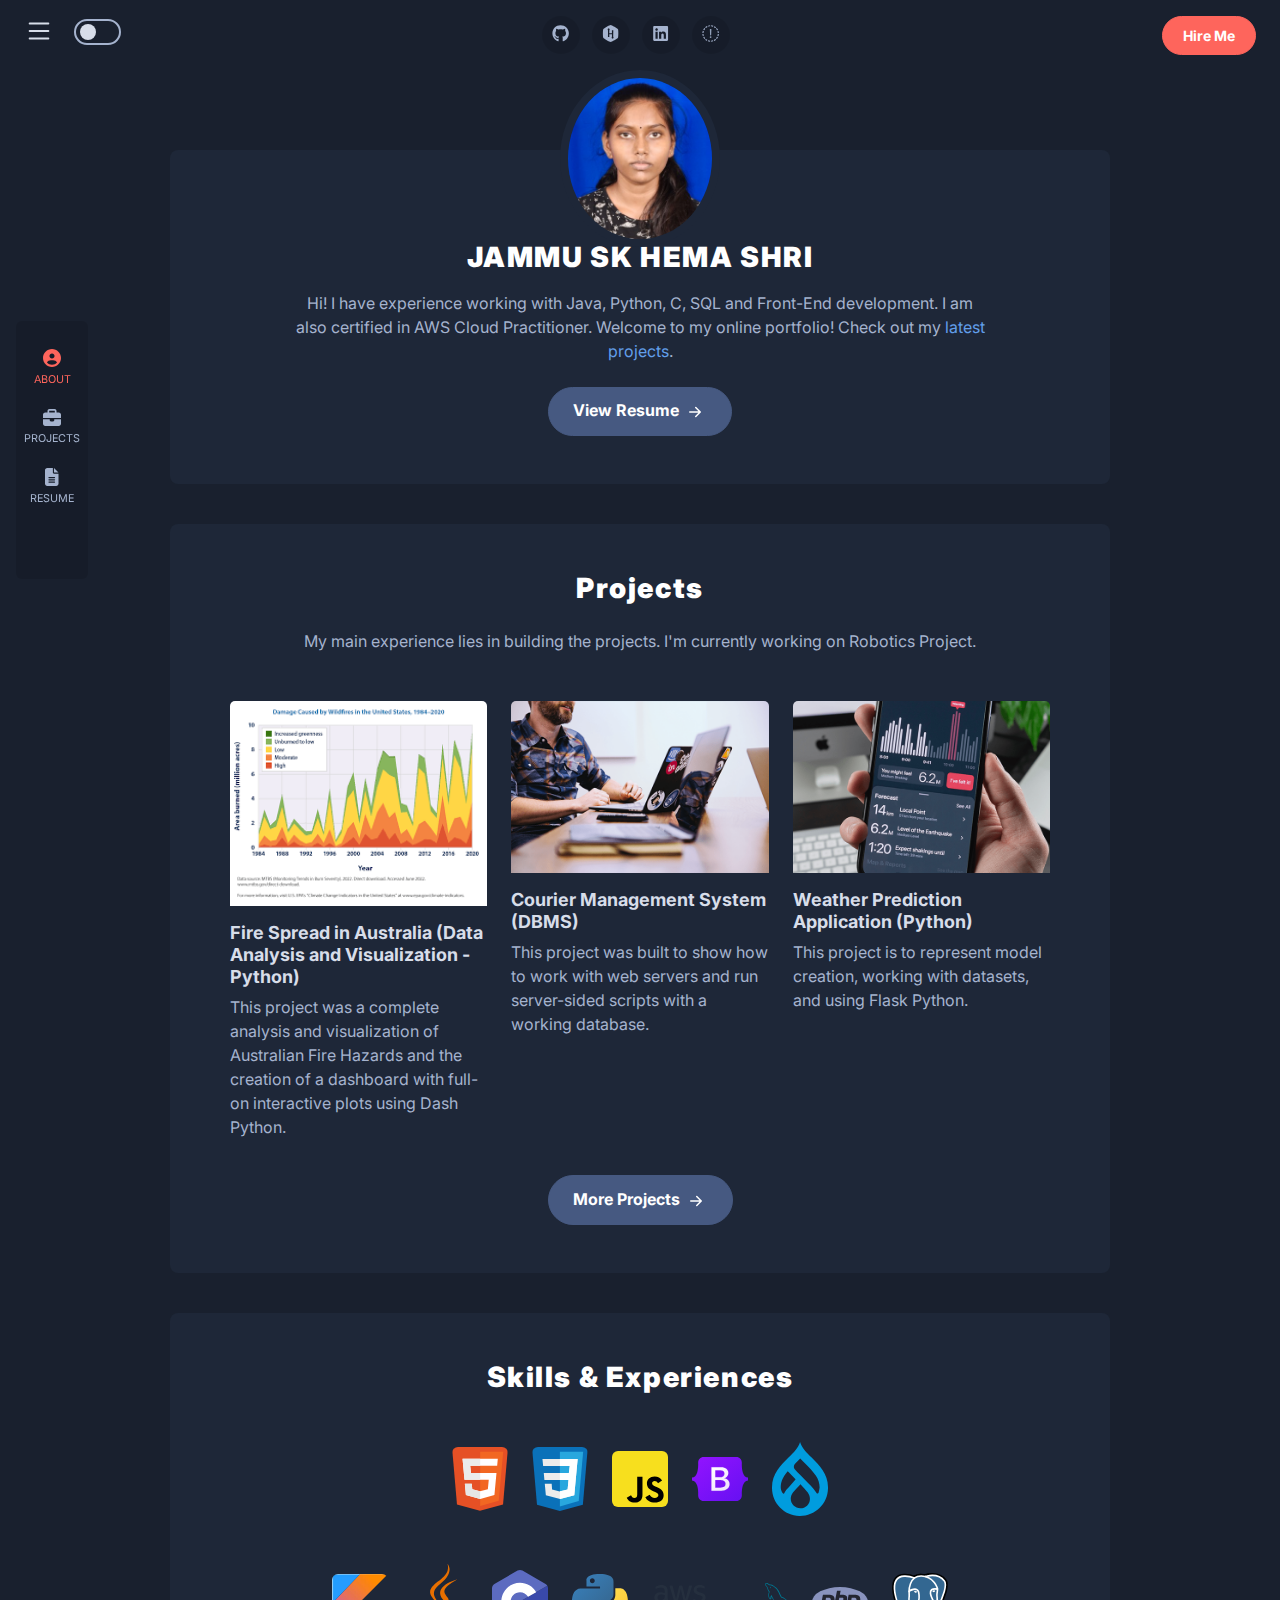
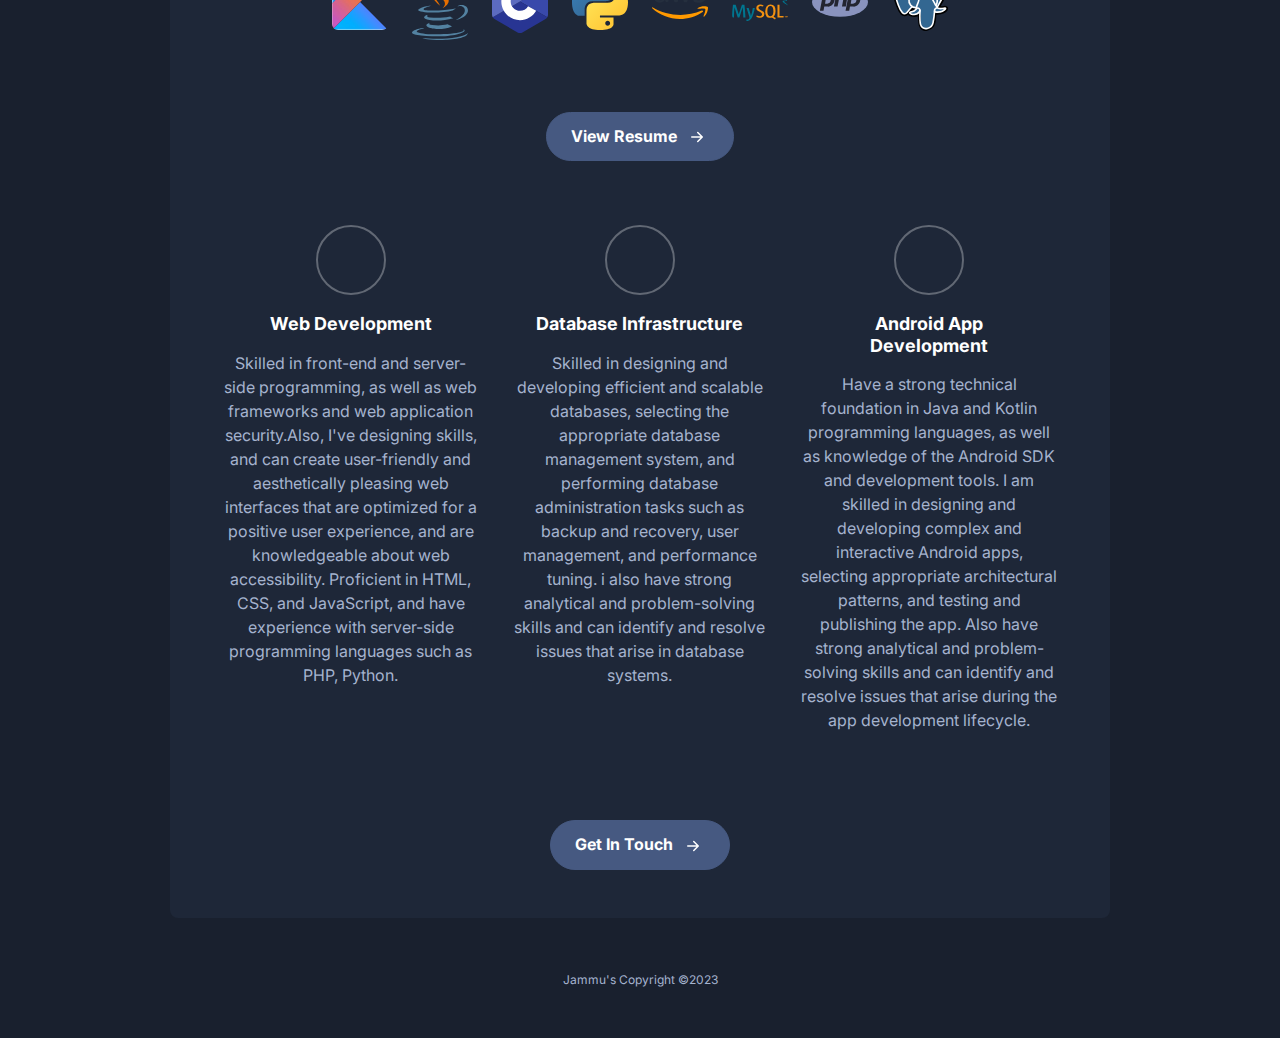
==== Task-2/index.html @ 8e02f1af "Add files via upload" ====
<!DOCTYPE html>
<html lang="en"> 

<!-- Mirrored from themes.3rdwavemedia.com/profolio/bs5/index.html by HTTrack Website Copier/3.x [XR&CO'2014], Sat, 13 May 2023 16:01:44 GMT -->
<!-- Added by HTTrack --><meta http-equiv="content-type" content="text/html;charset=UTF-8" /><!-- /Added by HTTrack -->
<head>
	<!-- Google tag (gtag.js) -->
	<script async src="https://www.googletagmanager.com/gtag/js?id=G-TKG138JDVR"></script>
	<script>
	  window.dataLayer = window.dataLayer || [];
	  function gtag(){dataLayer.push(arguments);}
	  gtag('js', new Date());
	
	  gtag('config', 'G-TKG138JDVR');
	</script>
	<title>J's - Profolio</title>
	
	<!-- Meta -->
	<meta charset="utf-8">
	<meta http-equiv="X-UA-Compatible" content="IE=edge">
	<meta name="viewport" content="width=device-width, initial-scale=1.0">
	<meta name="description" content="Profolio Bootstrap 5 Template">
	<meta name="author" content="Xiaoying Riley at 3rd Wave Media">    
	<link rel="shortcut icon" href="favicon.ico"> 
	
	<!-- Google Fonts -->
	
	<link rel="preconnect" href="https://fonts.googleapis.com/"><link rel="preconnect" href="https://fonts.gstatic.com/" crossorigin>
	<link href="https://fonts.googleapis.com/css2?family=Inter:wght@300;400;500;600;700;800;900&amp;display=swap" rel="stylesheet">
	
	<!-- Bootstrpa Icons -->
	<link rel="stylesheet" href="../../../cdn.jsdelivr.net/npm/bootstrap-icons%401.10.3/font/bootstrap-icons.css">
	
	<!-- FontAwesome JS -->
    <script defer src="assets/fontawesome/js/all.js"></script>
    
    <!-- Plugin CSS -->
    <link rel="stylesheet" href="assets/plugins/tiny-slider/tiny-slider.css">

	<!-- Theme CSS -->  
	<link id="theme-style" rel="stylesheet" href="assets/css/theme-1.css">

</head> 


<body>
	
	<div class="container-fluid">

			<div class="side-panel position-relative">
				 
				<nav class="navbar">
			        <div aria-labelledby="offcanvasNavbarLabel" class="offcanvas offcanvas-start show d-flex" id="offcanvasNavbar" data-bs-scroll="true" data-bs-backdrop="false" tabindex="-1">
			            <div class="offcanvas-body d-flex align-items-center ">
			                <ul class="main-nav navbar-nav text-center">
				                
								<li class="nav-item">
									<a class="nav-link active d-flex flex-column" href="index.html"><span class="icon-holder"><i class="fa-solid fa-circle-user"></i></span><span class="nav-text">About</span></a>
								</li>
								<li class="nav-item">
									<a class="nav-link d-flex flex-column" href="projects.html"><span class="icon-holder"><i class="fa-solid fa-briefcase"></i></span><span class="nav-text">Projects</span></a>
								</li>
								<!-- <li class="nav-item">
									<a class="nav-link d-flex flex-column" href="blog-home.html"><span class="icon-holder"><i class="fa-solid fa-pen-fancy"></i></span><span class="nav-text">Blog</span></a>
								</li> -->
								<li class="nav-item">
									<a class="nav-link d-flex flex-column" href="resume.html"><span class="icon-holder"><i class="fa-solid fa-file-lines"></i></span><span class="nav-text">Resume</span></a>
								</li>
								<!-- <li class="nav-item">
									<a class="nav-link d-flex flex-column" href="contact.html"><span class="icon-holder"><i class="fa-solid fa-comment-dots"></i></span><span class="nav-text">Contact</a>
								</li> -->
								<li class="nav-item nav-item-close">
				                    <button aria-label="Close" class="btn-close" data-bs-dismiss="offcanvas" type="button"><i class="bi bi-x"></i></button>
				                </li>
							</ul>
			            </div>
			        </div>
				  
				</nav>
			</div><!--//side-panel-->
			
			<div class="main-content-wrapper">
				<div class="container-fluid">
					<div class="top-bar text-center position-relative">
						<div class="top-bar-inner">
							
							<a class="menu-toggler" data-bs-toggle="offcanvas" href="#offcanvasNavbar" role="button" aria-controls="offcanvasNavbar">
								 <svg xmlns="http://www.w3.org/2000/svg" width="30" height="30" fill="currentColor" class="bi bi-list" viewBox="0 0 16 16">
								  <path fill-rule="evenodd" d="M2.5 12a.5.5 0 0 1 .5-.5h10a.5.5 0 0 1 0 1H3a.5.5 0 0 1-.5-.5zm0-4a.5.5 0 0 1 .5-.5h10a.5.5 0 0 1 0 1H3a.5.5 0 0 1-.5-.5zm0-4a.5.5 0 0 1 .5-.5h10a.5.5 0 0 1 0 1H3a.5.5 0 0 1-.5-.5z"/>
								</svg>
					        </a>
					        
					        <div class="mode-toggle text-center">
							    
							    <input class="toggle" id="darkmode" type="checkbox">
							    <label class="toggle-btn mx-auto mb-0" for="darkmode">
							        <span class="day-icon toggle-icon"> <i class="bi bi-sun-fill"></i></span>
							        <span class="night-icon toggle-icon"><i class="bi bi-moon-fill"></i></span>
							        
							    </label>
							    
							</div><!--//mode-toggle-->
							
							<a class="btn btn-primary top-bar-cta" href="mailto:hshridec@gmail.com?subject=Contact Form&body= Your Message Here" target="_blank">Hire Me</a>
							<ul class="social-list list-inline mx-auto d-none d-lg-block">
								<!-- <li class="list-inline-item me-0 me-md-1 me-lg-2"><a href="#"><i class="fa-brands fa-twitter fa-fw"></i></a></li> -->
								<li class="list-inline-item me-0 me-md-1 me-lg-2"><a href="https://github.com/ghost0207"><i class="fa-brands fa-github fa-fw"></i></a></li>
								<li class="list-inline-item me-0 me-md-1 me-lg-2"><a href="https://www.hackerrank.com/h201801330033"><i class="fa-brands fa-hackerrank fa-fw"></i></a></li>
								<li class="list-inline-item me-0 me-md-1 me-lg-2"><a href="https://www.linkedin.com/in/hema-shri-jammu-s-k-555b15255/"><i class="fa-brands fa-linkedin fa-fw"></i></a></li>
								<li class="list-inline-item me-0 me-md-1 me-lg-2"><a href="https://www.hackerearth.com/@jammu13 fa-fw"><i class="fa-brands fa-hackerearth fa-fw"></i></a></li>
							</ul><!--//social-list-->
							</ul><!--//social-list-->
							
						</div><!--//top-bar-inner-->
						
					</div><!--//top-bar-->
			
					<section class="page-intro-section section has-profile-image mx-auto">
					
						<div class="profile-holder text-center">
							<img class="profile-pic rounded-circle" src="assets/images/avatar.jpg" alt="image">
						</div><!--//profile-holder-->
						<div class="intro-holder">
							<h2 class="intro-name text-center mb-3">JAMMU SK HEMA SHRI</h2>
							<div class="profile-intro text-md-center limit-max-width mx-auto">
							    <p>Hi! I have experience working with Java, Python, C, SQL and Front-End development. I am also certified in AWS Cloud Practitioner. Welcome to my online portfolio! Check out my <a href="projects.html">latest projects</a>.</p> 
							</div>
						</div><!--//intro-holder-->
						
						<div class="section-cta text-center mt-4">
							<a class="btn btn-secondary theme-btn-cta" href="resume.html">View Resume<svg xmlns="http://www.w3.org/2000/svg" width="24" height="24" fill="currentColor" class="bi bi-arrow-right-short" viewBox="0 0 16 16">
  <path fill-rule="evenodd" d="M4 8a.5.5 0 0 1 .5-.5h5.793L8.146 5.354a.5.5 0 1 1 .708-.708l3 3a.5.5 0 0 1 0 .708l-3 3a.5.5 0 0 1-.708-.708L10.293 8.5H4.5A.5.5 0 0 1 4 8z"/>
</svg></a>
						</div><!--//section-cta-->
						
					</section><!--//page-intro-section-->
					
						<section class="featured-projects-section section mx-auto">
						<h3 class="section-heading mb-4">Projects</h3>
						<div class="section-intro mb-5 limit-max-width mx-auto text-md-center">My main experience lies in building the projects. I'm currently working on Robotics Project.</div>
						<div class="featured-project-list container">
						    <div class="row justify-content-center gy-4">
							    <div class="col-12 col-md-6 col-lg-4">
								    <div class="card">
									    <img src="assets/images/projects/project-thumb-1.png" class="card-img-top" alt="image">
									    <div class="card-body px-0">
										    <h5 class="card-title"><a href="case-study.html">Fire Spread in Australia (Data Analysis and Visualization - Python)</a></h5>
									        <p class="card-text mb-1">This project was a complete analysis and visualization of Australian Fire Hazards and the creation of a dashboard with full-on interactive plots using Dash Python.</p>
									        <!-- <div>
									        	<a class="card-link more-link" href="case-study.html">View more <span class="link-arrow"><i class="bi bi-arrow-right"></i></span></a>
									        </div> -->
									    </div>
									</div><!--//card-->
							    </div><!--//col-->
							    <br>
							    <div class="col-12 col-md-6 col-lg-4">
								    <div class="card">
									    <img src="assets/images/projects/project-thumb-6.png" class="card-img-top" alt="image">
									    <div class="card-body px-0">
										    <h5 class="card-title"><a href="case-study.html">Courier Management System (DBMS)</a></h5>
									        <p class="card-text mb-1">This project was built to show how to work with web servers and run server-sided scripts with a working database.</p>
									        <div>
									        	<!-- <a class="card-link more-link" href="case-study.html">View more <span class="link-arrow"><i class="bi bi-arrow-right"></i></span></a> -->
									        </div>
									    </div>
									</div><!--//card-->
							    </div><!--//col-->
							    <br>
							    <div class="col-12 col-md-6 col-lg-4">
								    <div class="card">
									    <img src="assets/images/projects/project-thumb-4.png" class="card-img-top" alt="image">
									    <div class="card-body px-0">
										    <h5 class="card-title"><a href="case-study.html">Weather Prediction Application (Python)</a></h5>
									        <p class="card-text mb-1">This project is to represent model creation, working with datasets, and using Flask Python.</p>
									        <div>
									        	<!-- <a class="card-link more-link" href="case-study.html">View more <span class="link-arrow"><i class="bi bi-arrow-right"></i></span></a> -->
									        </div>
 
									    </div>
									</div><!--//card-->
							    </div><!--//col-->
							    
						    </div><!--//row-->
						    <div class="section-cta text-center mt-3">
								<a class="btn btn-secondary theme-btn-cta" href="projects.html">More Projects<svg xmlns="http://www.w3.org/2000/svg" width="24" height="24" fill="currentColor" class="bi bi-arrow-right-short" viewBox="0 0 16 16">
	  <path fill-rule="evenodd" d="M4 8a.5.5 0 0 1 .5-.5h5.793L8.146 5.354a.5.5 0 1 1 .708-.708l3 3a.5.5 0 0 1 0 .708l-3 3a.5.5 0 0 1-.708-.708L10.293 8.5H4.5A.5.5 0 0 1 4 8z"/>
	</svg></a>
							</div><!--//section-cta-->
						</div><!--//project-list-->
							
					</section><!--//projects-section-->
					
					
					
					<section class="skills-section section mx-auto mb-0">
						<h3 class="section-heading mb-4">Skills &amp; Experiences</h3>
						<div class="section-intro mb-5 limit-max-width text-md-center">
						</div><!--//section-intro-->
						<div class="row tech-list justify-content-center align-items-center">

							<!-- HTML -->
							<div class="icon-item col-4 col-md-3 col-lg-2 mb-3 mb-lg-5"><img class="rounded" src="assets/images/tech-icons/html5.svg" alt=""></div>

							<!-- CSS -->
							<div class="icon-item col-4 col-md-3 col-lg-2 mb-3 mb-lg-5"><img class="rounded" src="assets/images/tech-icons/css3.svg" alt=""></div>

							<!-- JS -->
							<div class="icon-item col-4 col-md-3 col-lg-2 mb-3 mb-lg-5"><img class="rounded" src="assets/images/tech-icons/javascript.svg" alt=""></div>

							<!-- bootstrap5 -->
							<div class="icon-item col-4 col-md-3 col-lg-2 mb-3 mb-lg-5"><img class="rounded" src="assets/images/tech-icons/bootstrap5.svg" alt=""></div>

							<!-- Drupal -->
							<div class="icon-item col-4 col-md-3 col-lg-2 mb-3 mb-lg-5"><img class="rounded" src="assets/images/tech-icons/drupal.svg" alt=""></div>

							<!-- Node JS
							<div class="icon-item col-4 col-md-3 col-lg-2 mb-3 mb-lg-5"><img class="rounded" src="assets/images/tech-icons/nodejs.svg" alt=""></div> -->

							<!-- Type Script -->
							<!-- <div class="icon-item col-4 col-md-3 col-lg-2 mb-3 mb-lg-5"><img class="rounded" src="assets/images/tech-icons/typescript.svg" alt=""></div> -->

							<!-- react -->
							<!-- <div class="icon-item col-4 col-md-3 col-lg-2 mb-3 mb-lg-5"><img class="rounded" src="assets/images/tech-icons/react.svg" alt=""></div> -->

							<!-- angular -->
							<!-- <div class="icon-item col-4 col-md-3 col-lg-2 mb-3 mb-lg-5"><img class="rounded" src="assets/images/tech-icons/angular.svg" alt=""></div> -->

							<div class="clearfix"></div>

							<!-- Kotlin -->
							<div class="icon-item col-4 col-md-3 col-lg-2 mb-3 mb-lg-5"><img class="rounded" src="assets/images/tech-icons/kotlin.svg" alt=""></div>

							<!-- java -->
							<div class="icon-item col-4 col-md-3 col-lg-2 mb-3 mb-lg-5"><img class="rounded" src="assets/images/tech-icons/java.svg" alt=""></div>

							<!-- C -->
							<div class="icon-item col-4 col-md-3 col-lg-2 mb-3 mb-lg-5"><img class="rounded" src="assets/images/tech-icons/c.svg" alt=""></div>

							<!-- Python -->
							<div class="icon-item col-4 col-md-3 col-lg-2 mb-3 mb-lg-5"><img class="rounded" src="assets/images/tech-icons/python.svg" alt=""></div>

							<!-- AWS -->
							<div class="icon-item col-4 col-md-3 col-lg-2 mb-3 mb-lg-5"><img class="rounded" src="assets/images/tech-icons/aws.svg" alt=""></div>

							<!-- mysql -->
							<div class="icon-item col-4 col-md-3 col-lg-2 mb-3 mb-lg-5"><img class="rounded" src="assets/images/tech-icons/mysql.svg" alt=""></div>

							<!-- django -->
							<!-- <div class="icon-item col-4 col-md-3 col-lg-2 mb-3 mb-lg-5"><img class="rounded" src="assets/images/tech-icons/django-alt.svg" alt=""></div> -->

							<!-- golang -->
							<!-- <div class="icon-item col-4 col-md-3 col-lg-2 mb-3 mb-lg-5"><img class="rounded" src="assets/images/tech-icons/golang.svg" alt=""></div> -->

							<!-- C++ -->
							<!-- <div class="icon-item col-4 col-md-3 col-lg-2 mb-3 mb-lg-5"><img class="rounded" src="assets/images/tech-icons/c%2b%2b.svg" alt=""></div> -->

							<!-- php -->
							<div class="icon-item col-4 col-md-3 col-lg-2 mb-3 mb-lg-5"><img class="rounded" src="assets/images/tech-icons/php.svg" alt=""></div>
							
							<!-- postgresql -->
							<div class="icon-item col-4 col-md-3 col-lg-2 mb-3 mb-lg-5"><img class="rounded" src="assets/images/tech-icons/postgresql.svg" alt=""></div>

							<!-- redis -->
							<!-- <div class="icon-item col-4 col-md-3 col-lg-2 mb-3 mb-lg-5"><img class="rounded" src="assets/images/tech-icons/redis.svg" alt=""></div> -->

							<!-- mongodb -->
							<!-- <div class="icon-item col-4 col-md-3 col-lg-2 mb-3 mb-lg-5"><img class="rounded" src="assets/images/tech-icons/mongodb.svg" alt=""></div> -->

						</div>
				<!--//tech-list-->

						<div class="section-cta text-center mt-4">
							<a class="btn btn-secondary theme-btn-cta" href="resume.html">View Resume <svg xmlns="http://www.w3.org/2000/svg" width="24" height="24" fill="currentColor" class="bi bi-arrow-right-short" viewBox="0 0 16 16">
  <path fill-rule="evenodd" d="M4 8a.5.5 0 0 1 .5-.5h5.793L8.146 5.354a.5.5 0 1 1 .708-.708l3 3a.5.5 0 0 1 0 .708l-3 3a.5.5 0 0 1-.708-.708L10.293 8.5H4.5A.5.5 0 0 1 4 8z"/>
</svg></a>
						</div><!--//section-cta-->
						
						<div class="skill-blocks py-5 row justify-content-center">
							<div class="item col-md-6 col-lg-4 text-md-center">
								<div class="item-icon-holder mx-md-auto"><i class="item-icon bi bi-terminal"></i></div>
								<h3 class="item-title mb-3">Web Development</h3>
								<div class="item-desc">
									Skilled in front-end and server-side programming, as well as web frameworks and web application security.Also, I've designing skills, and can create user-friendly and aesthetically pleasing web interfaces that are optimized for a positive user experience, and are knowledgeable about web accessibility. Proficient in HTML, CSS, and JavaScript, and have experience with server-side programming languages such as PHP, Python.
								</div><!--//item-desc-->
							</div><!--//item-->

							<div class="item col-md-6 col-lg-4 text-md-center">
								<div class="item-icon-holder  mx-md-auto"><i class="item-icon bi bi-database-check"></i></div>
								<h3 class="item-title mb-3">Database Infrastructure</h3>
								<div class="item-desc">
									Skilled in designing and developing efficient and scalable databases, selecting the appropriate database management system, and performing database administration tasks such as backup and recovery, user management, and performance tuning. i also have strong analytical and problem-solving skills and can identify and resolve issues that arise in database systems.
								</div><!--//item-desc-->
							</div><!--//item-->

							<!-- <div class="item col-md-6 col-lg-4 text-md-center">
								<div class="item-icon-holder  mx-md-auto"><i class="item-icon bi bi-infinity"></i></div>
								<h3 class="item-title mb-3">DevOps</h3>
								<div class="item-desc">
									Describe your expertise here. You can change the icon above to any of the free Bootstrap icons, consectetur adipiscing elit. Phasellus enim quam, gravida accumsan dignissim eu. 
								</div> -->
								<!-- item-desc -->
							<!-- </div>  -->
							<!--//item--> 

							<div class="item col-md-6 col-lg-4 text-md-center">
								<div class="item-icon-holder  mx-md-auto"><i class="item-icon bi bi-android2"></i></div>
								<h3 class="item-title mb-3">Android App <br>Development</h3>
								<div class="item-desc">
									 Have a strong technical foundation in Java and Kotlin programming languages, as well as knowledge of the Android SDK and development tools. I am skilled in designing and developing complex and interactive Android apps, selecting appropriate architectural patterns, and testing and publishing the app. Also have strong analytical and problem-solving skills and can identify and resolve issues that arise during the app development lifecycle.
								</div><!--//item-desc-->
							</div><!--//item-->
						</div><!--//skill-blocks-->
						<div class="section-cta text-center">
							<a class="btn btn-secondary theme-btn-cta" href="mailto:hshridec@gmail.com?subject=Contact Form&body= Your Message Here" target="_blank">Get In Touch <svg xmlns="http://www.w3.org/2000/svg" width="24" height="24" fill="currentColor" class="bi bi-arrow-right-short" viewBox="0 0 16 16">
  <path fill-rule="evenodd" d="M4 8a.5.5 0 0 1 .5-.5h5.793L8.146 5.354a.5.5 0 1 1 .708-.708l3 3a.5.5 0 0 1 0 .708l-3 3a.5.5 0 0 1-.708-.708L10.293 8.5H4.5A.5.5 0 0 1 4 8z"/>
</svg></a>
						</div><!--//section-cta-->
					</section><!--//skills-section-->
					
				</div>
			</div><!--//main-content-wrapper-->
		
		
		</div><!--//row-->
	
	</div><!--//container-->
	
	<footer class="footer text-center py-5">
		<small class="copyright">Jammu's Copyright &copy;2023</a></small>
	</footer>
	
	<!--Colour Switch-->  
	<div id="config-panel" class="config-panel config-panel-hide d-none d-lg-block">
		<div class="panel-inner">
			<a id="config-trigger" class="config-trigger text-center" href="#"><i class="fas fa-cog mx-auto" data-fa-transform="down-6" ></i></a>
			<h5 class="panel-title">Color Switcher</h5>
			<ul id="color-options" class="list-inline mb-0">
				<li class="theme-1 active list-inline-item"><a data-style="assets/css/theme-1.css" href="#"></a></li>
				<li class="theme-2  list-inline-item"><a data-style="assets/css/theme-2.css" href="#"></a></li>
				<li class="theme-3  list-inline-item"><a data-style="assets/css/theme-3.css" href="#"></a></li>
				<li class="theme-4  list-inline-item"><a data-style="assets/css/theme-4.css" href="#"></a></li>
				<li class="theme-5  list-inline-item"><a data-style="assets/css/theme-5.css" href="#"></a></li>
				<li class="theme-6  list-inline-item"><a data-style="assets/css/theme-6.css" href="#"></a></li>
				<li class="theme-7  list-inline-item"><a data-style="assets/css/theme-7.css" href="#"></a></li>
				<li class="theme-8  list-inline-item"><a data-style="assets/css/theme-8.css" href="#"></a></li>
			</ul>
			<a id="config-close" class="close" href="#"><i class="bi bi-x-circle-fill"></i></a>
		</div><!--//panel-inner-->
	</div><!--//configure-panel-->
	
	
	<!-- Javascript -->
	<script src="assets/plugins/popper.min.js"></script> 
	<script src="assets/plugins/bootstrap/js/bootstrap.min.js"></script>
	
	<!-- Page Specific JS -->
	<script src="assets/plugins/tiny-slider/min/tiny-slider.js"></script> 
	<script src="assets/js/tinyslider-custom.js"></script> 
	
	<!-- Dark/Light Mode Toggle  -->
	<script src="assets/plugins/js-cookie.min.js"></script>
	<script src="assets/js/mode-toggle.js"></script>   
	
	<!-- Style Switcher (REMOVE ON YOUR PRODUCTION SITE) -->
	<script src="assets/js/demo/style-switcher.js"></script>

	
</body>
---- Task-2/assets/plugins/tiny-slider/tiny-slider.css ----
.tns-outer{padding:0 !important}.tns-outer [hidden]{display:none !important}.tns-outer [aria-controls],.tns-outer [data-action]{cursor:pointer}.tns-slider{-webkit-transition:all 0s;-moz-transition:all 0s;transition:all 0s}.tns-slider>.tns-item{-webkit-box-sizing:border-box;-moz-box-sizing:border-box;box-sizing:border-box}.tns-horizontal.tns-subpixel{white-space:nowrap}.tns-horizontal.tns-subpixel>.tns-item{display:inline-block;vertical-align:top;white-space:normal}.tns-horizontal.tns-no-subpixel:after{content:'';display:table;clear:both}.tns-horizontal.tns-no-subpixel>.tns-item{float:left}.tns-horizontal.tns-carousel.tns-no-subpixel>.tns-item{margin-right:-100%}.tns-no-calc{position:relative;left:0}.tns-gallery{position:relative;left:0;min-height:1px}.tns-gallery>.tns-item{position:absolute;left:-100%;-webkit-transition:transform 0s, opacity 0s;-moz-transition:transform 0s, opacity 0s;transition:transform 0s, opacity 0s}.tns-gallery>.tns-slide-active{position:relative;left:auto !important}.tns-gallery>.tns-moving{-webkit-transition:all 0.25s;-moz-transition:all 0.25s;transition:all 0.25s}.tns-autowidth{display:inline-block}.tns-lazy-img{-webkit-transition:opacity 0.6s;-moz-transition:opacity 0.6s;transition:opacity 0.6s;opacity:0.6}.tns-lazy-img.tns-complete{opacity:1}.tns-ah{-webkit-transition:height 0s;-moz-transition:height 0s;transition:height 0s}.tns-ovh{overflow:hidden}.tns-visually-hidden{position:absolute;left:-10000em}.tns-transparent{opacity:0;visibility:hidden}.tns-fadeIn{opacity:1;filter:alpha(opacity=100);z-index:0}.tns-normal,.tns-fadeOut{opacity:0;filter:alpha(opacity=0);z-index:-1}.tns-vpfix{white-space:nowrap}.tns-vpfix>div,.tns-vpfix>li{display:inline-block}.tns-t-subp2{margin:0 auto;width:310px;position:relative;height:10px;overflow:hidden}.tns-t-ct{width:2333.3333333%;width:-webkit-calc(100% * 70 / 3);width:-moz-calc(100% * 70 / 3);width:calc(100% * 70 / 3);position:absolute;right:0}.tns-t-ct:after{content:'';display:table;clear:both}.tns-t-ct>div{width:1.4285714%;width:-webkit-calc(100% / 70);width:-moz-calc(100% / 70);width:calc(100% / 70);height:10px;float:left}

/*# sourceMappingURL=sourcemaps/tiny-slider.css.map */
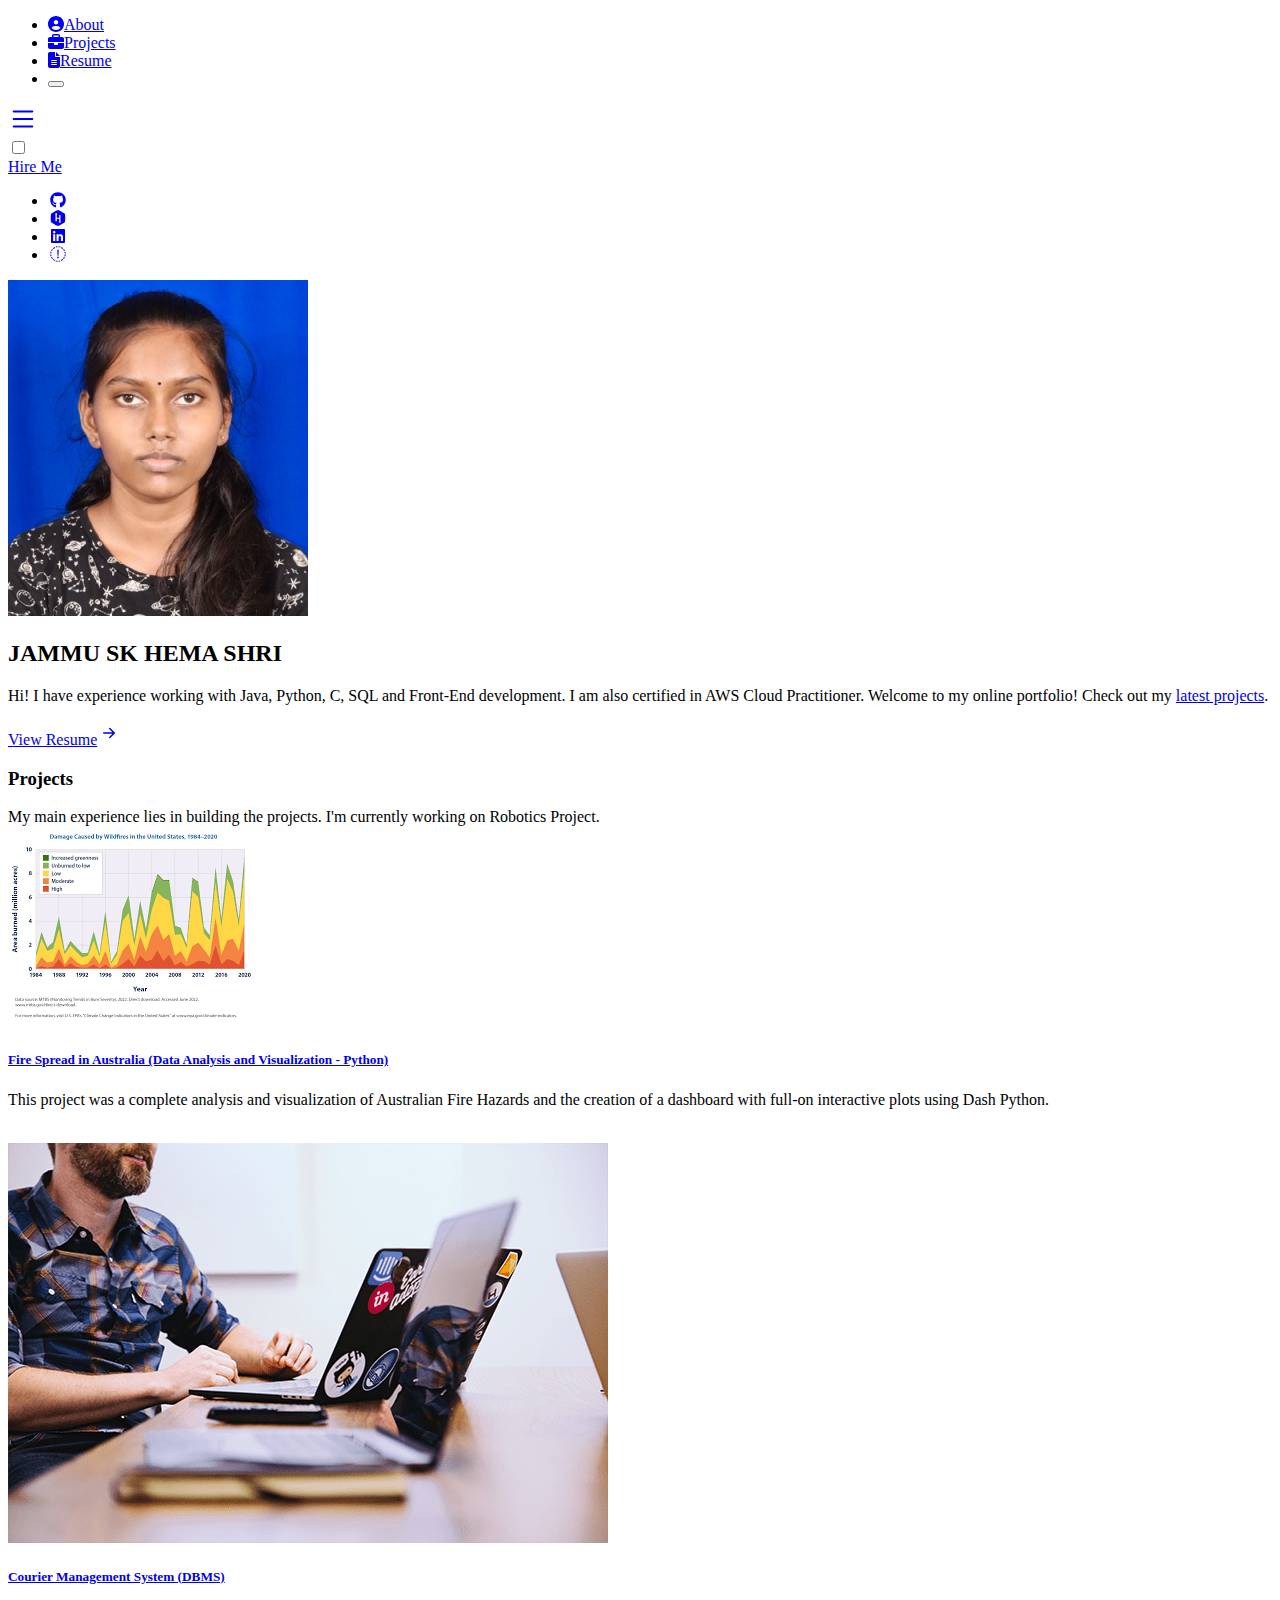
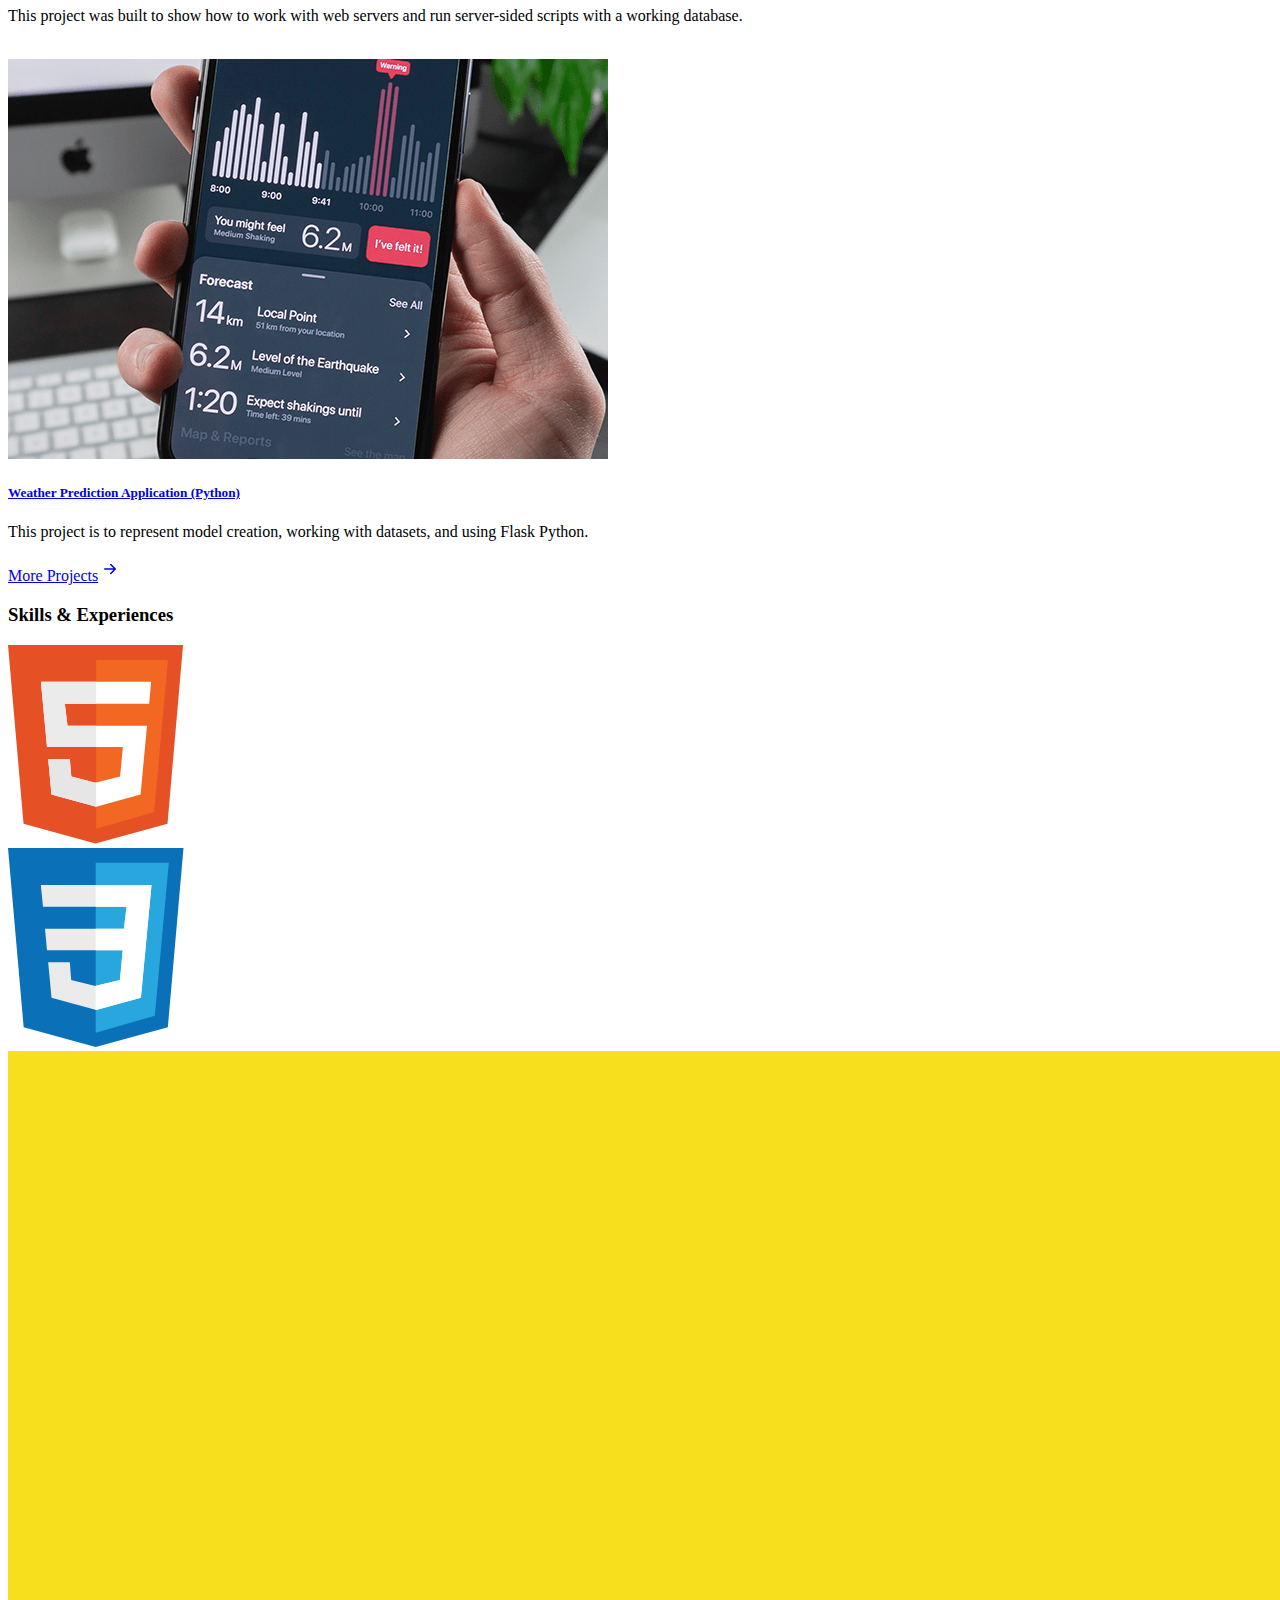
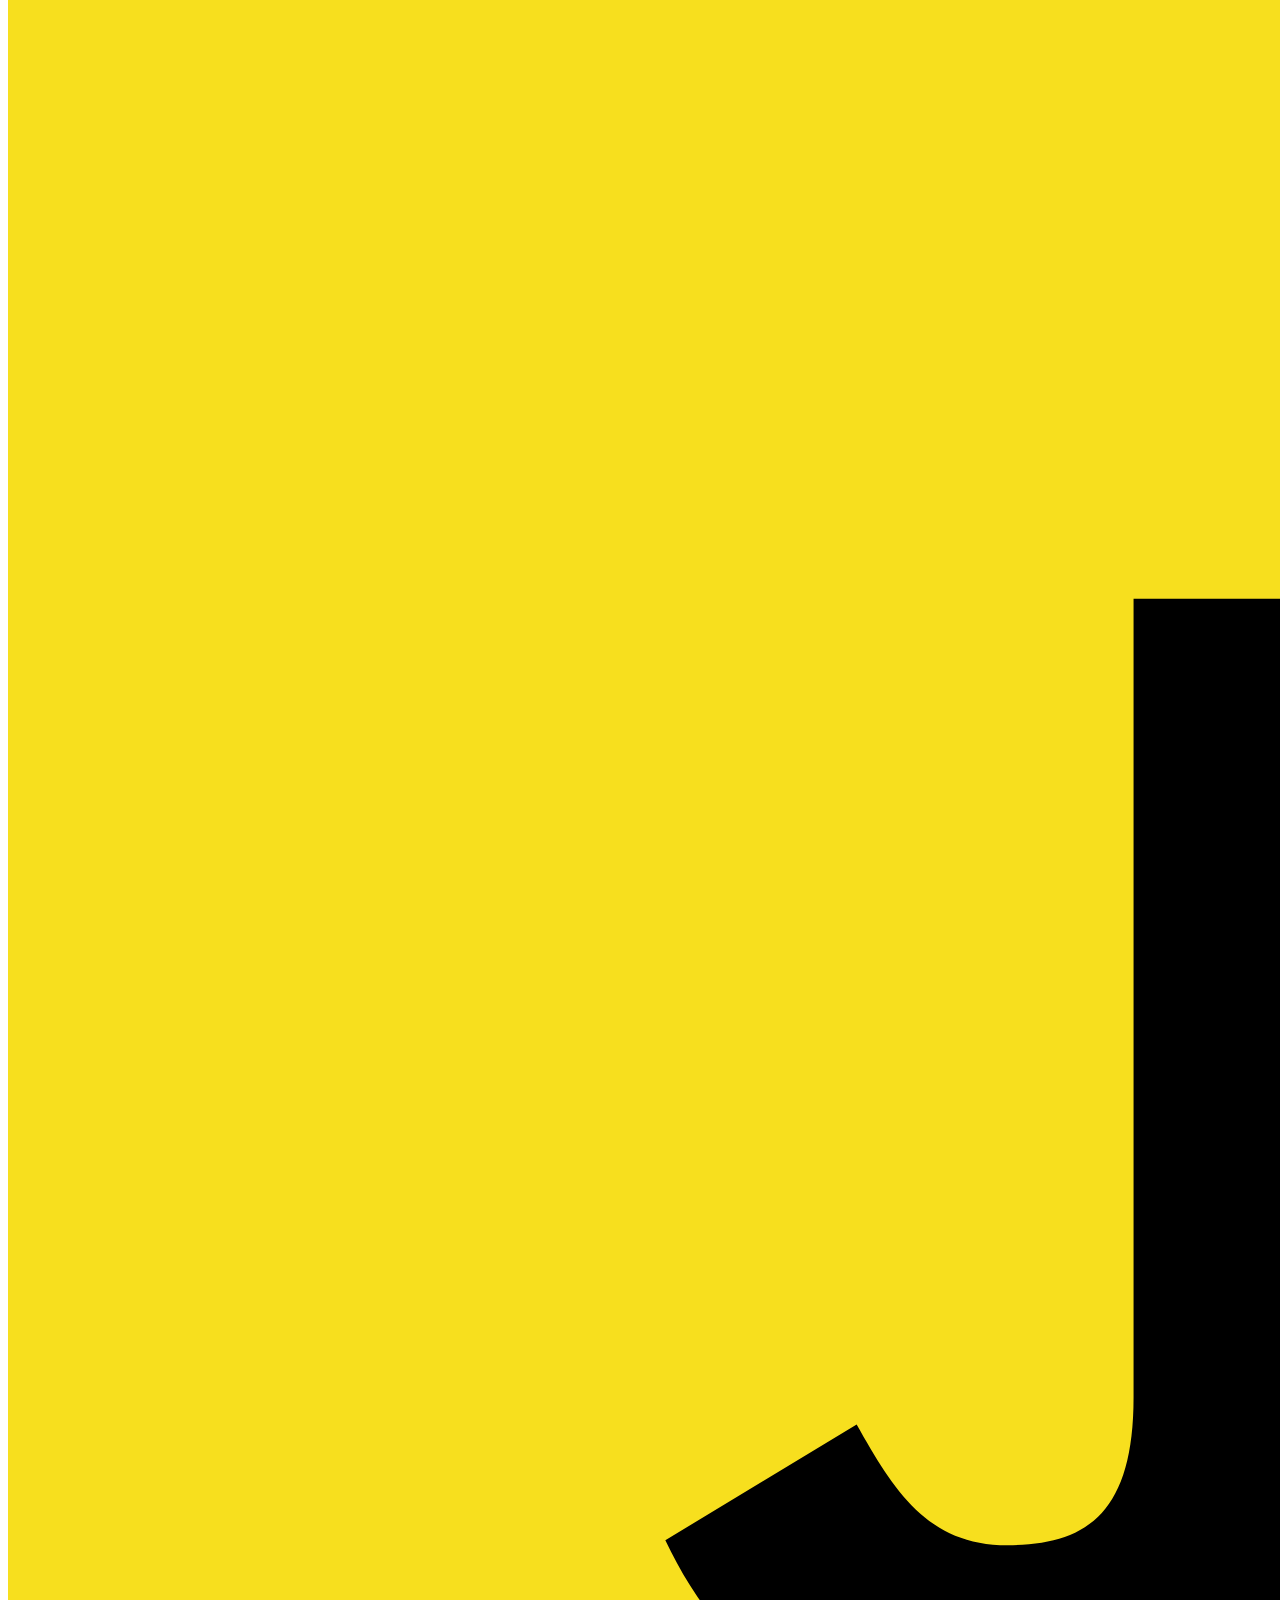
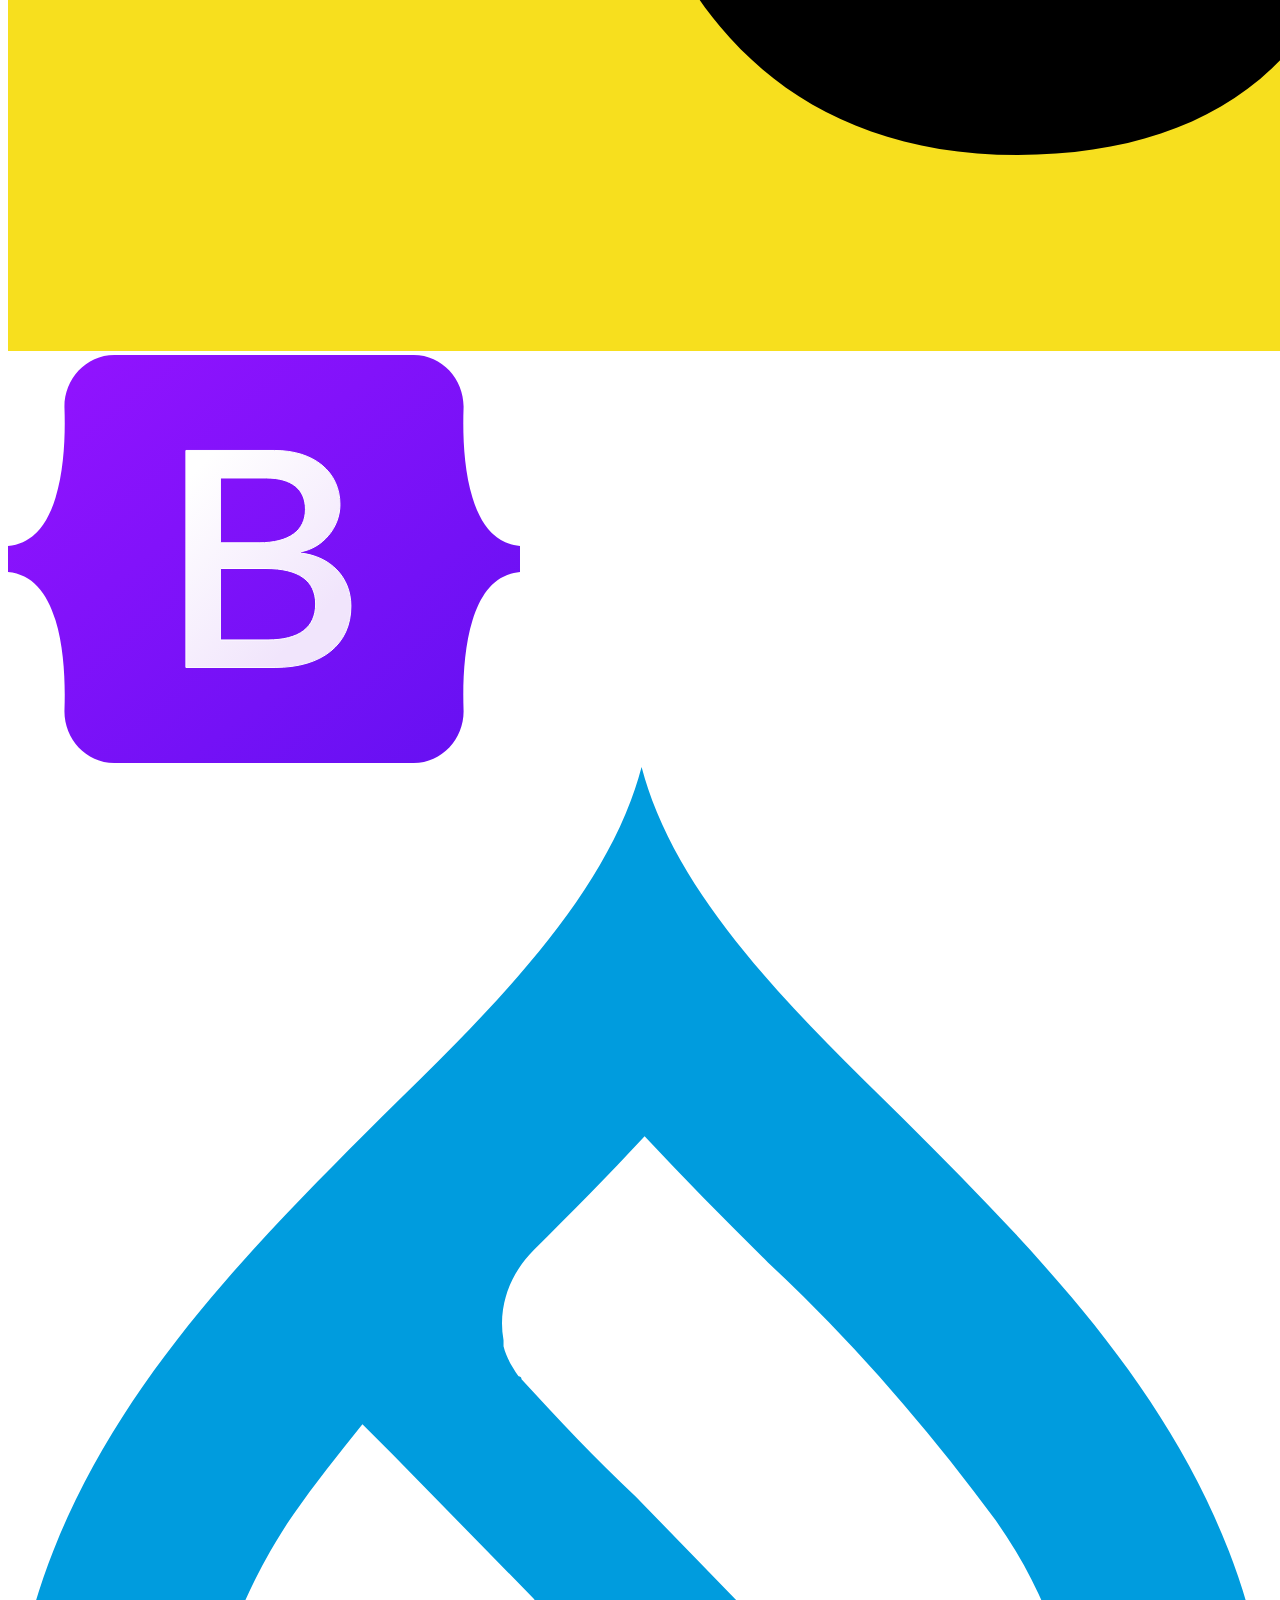
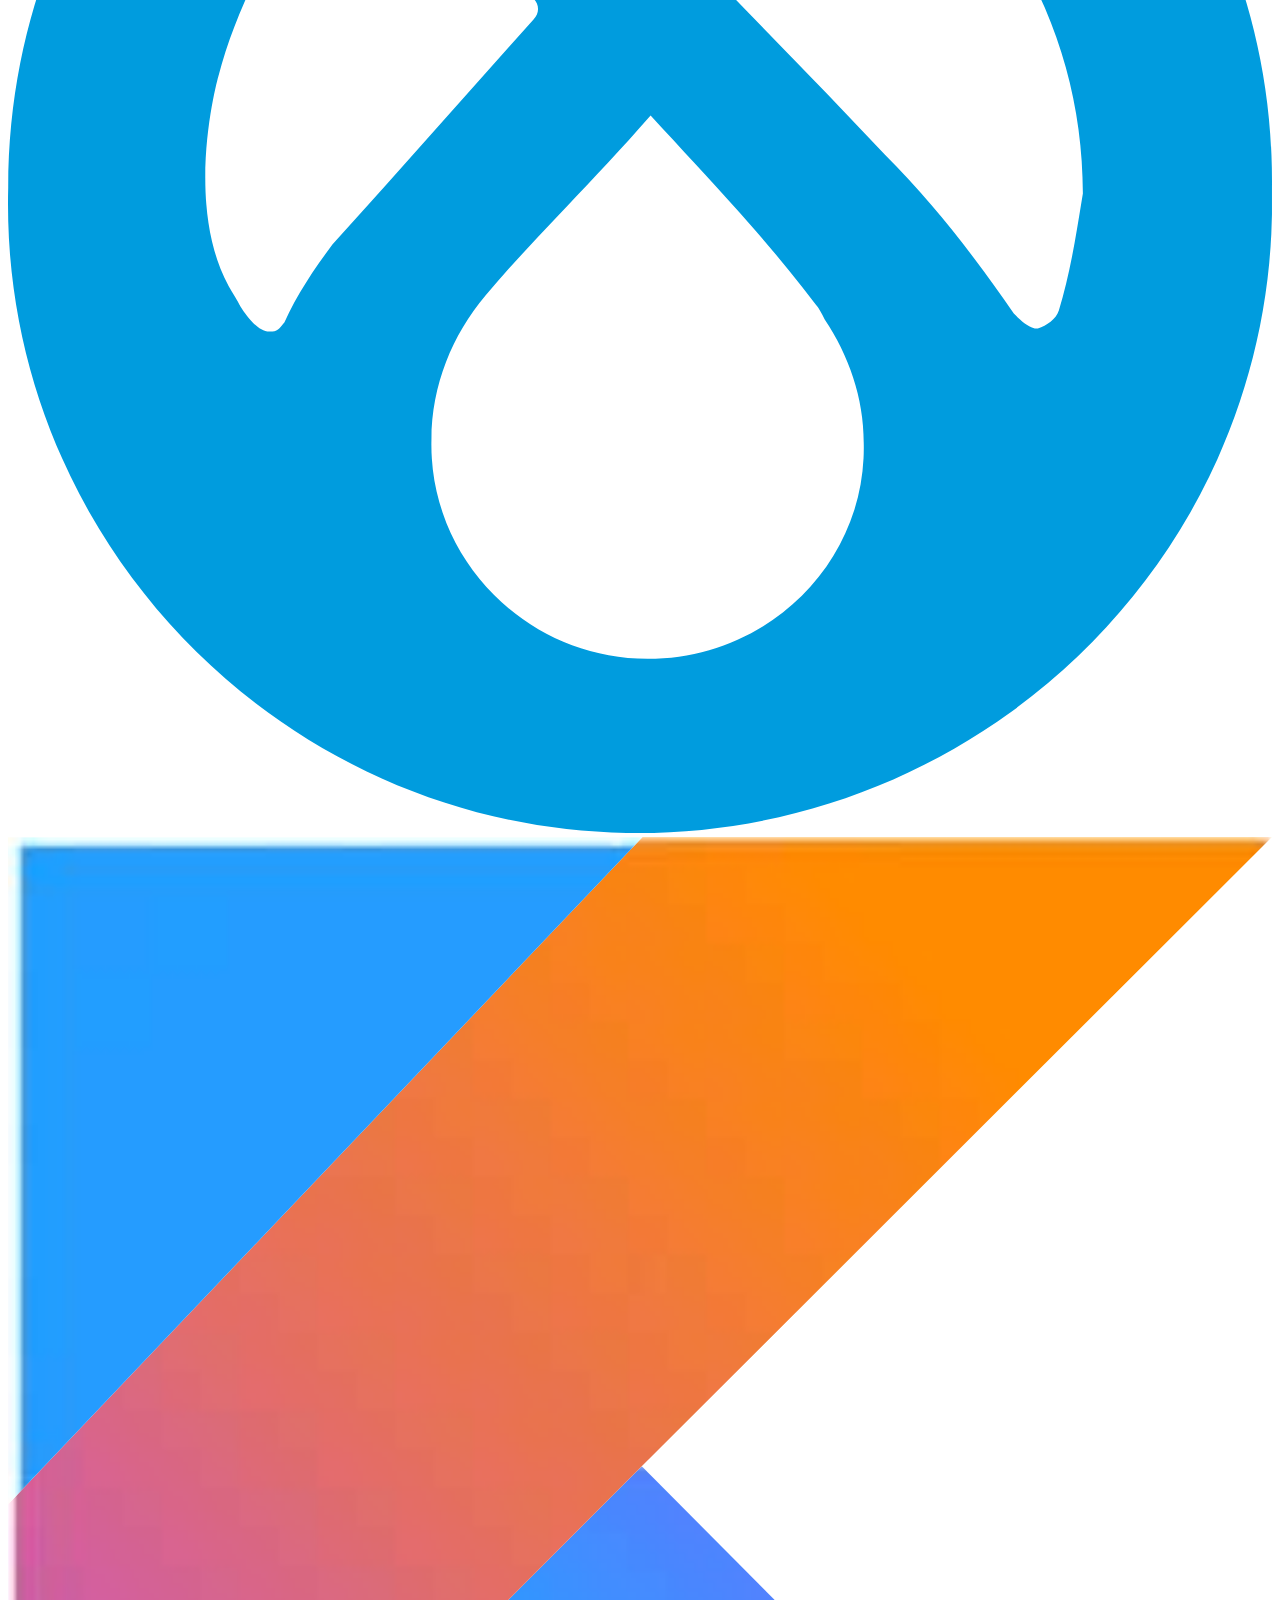
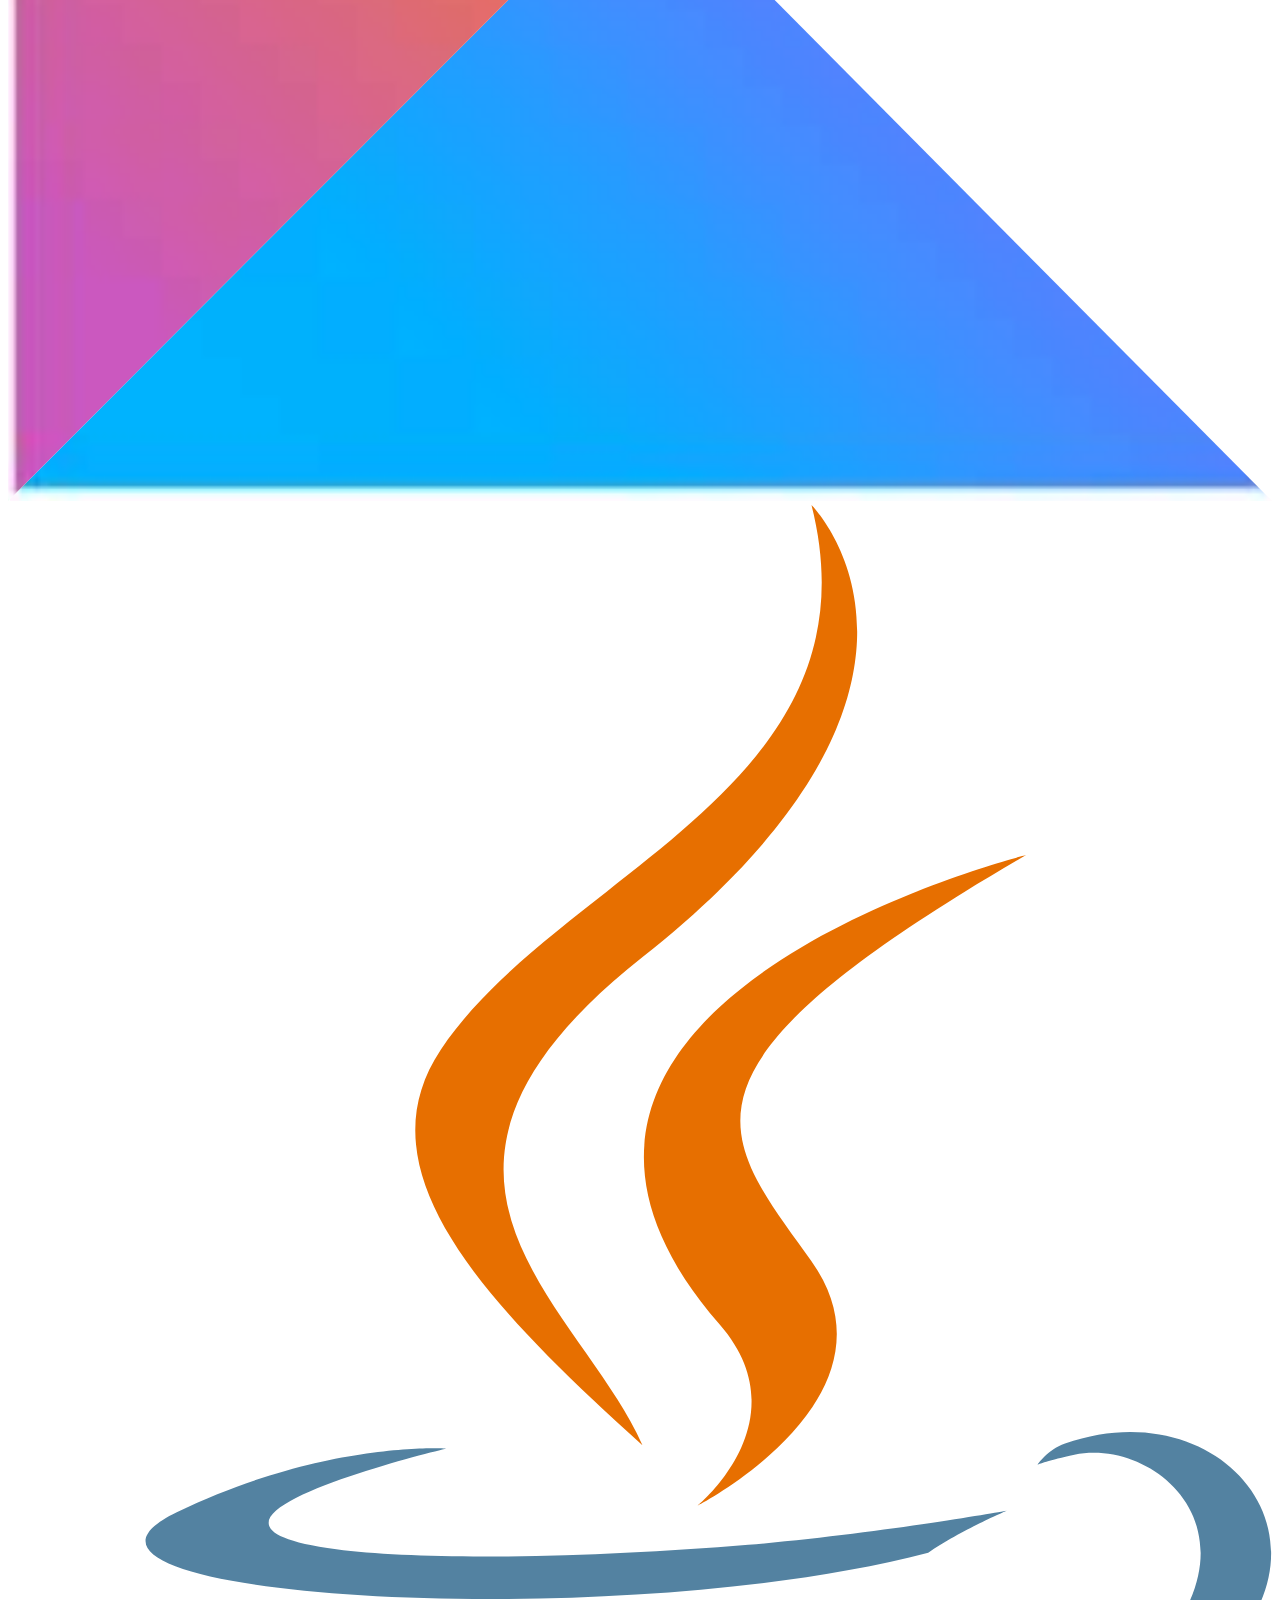
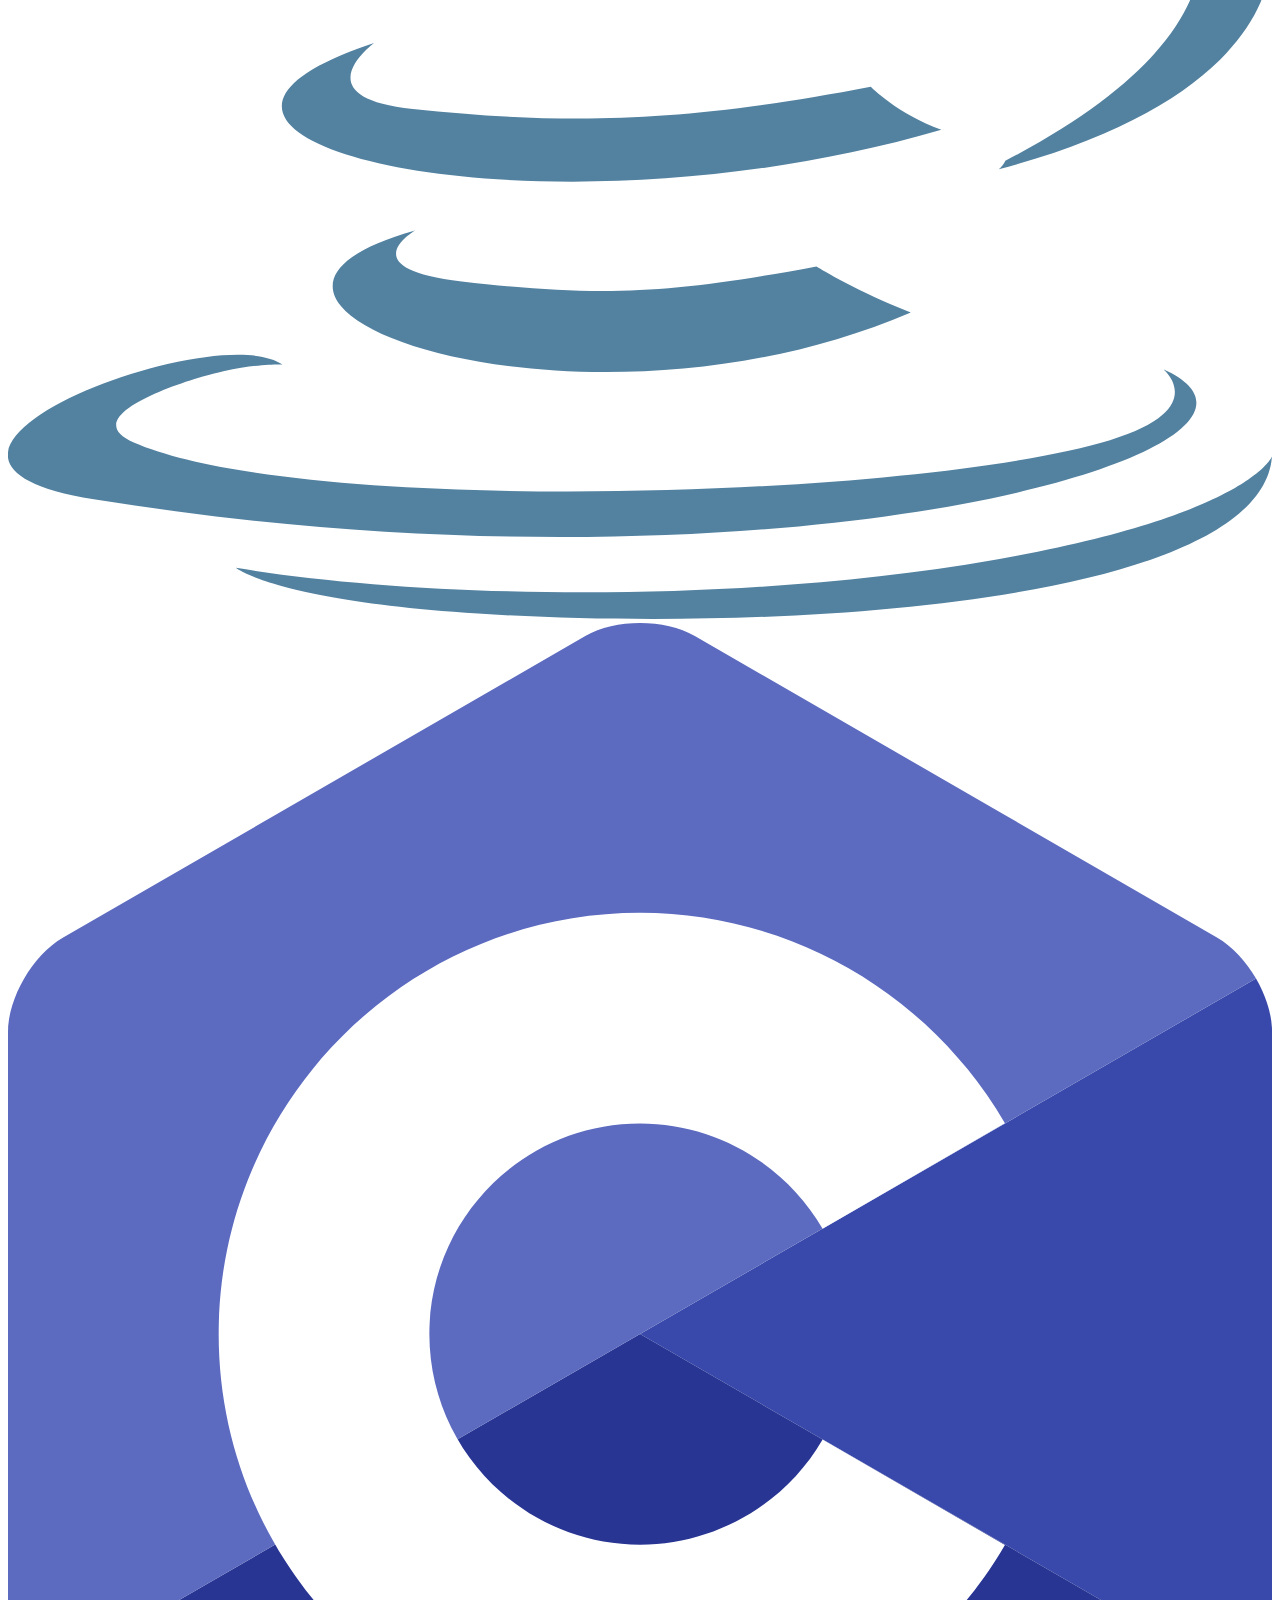
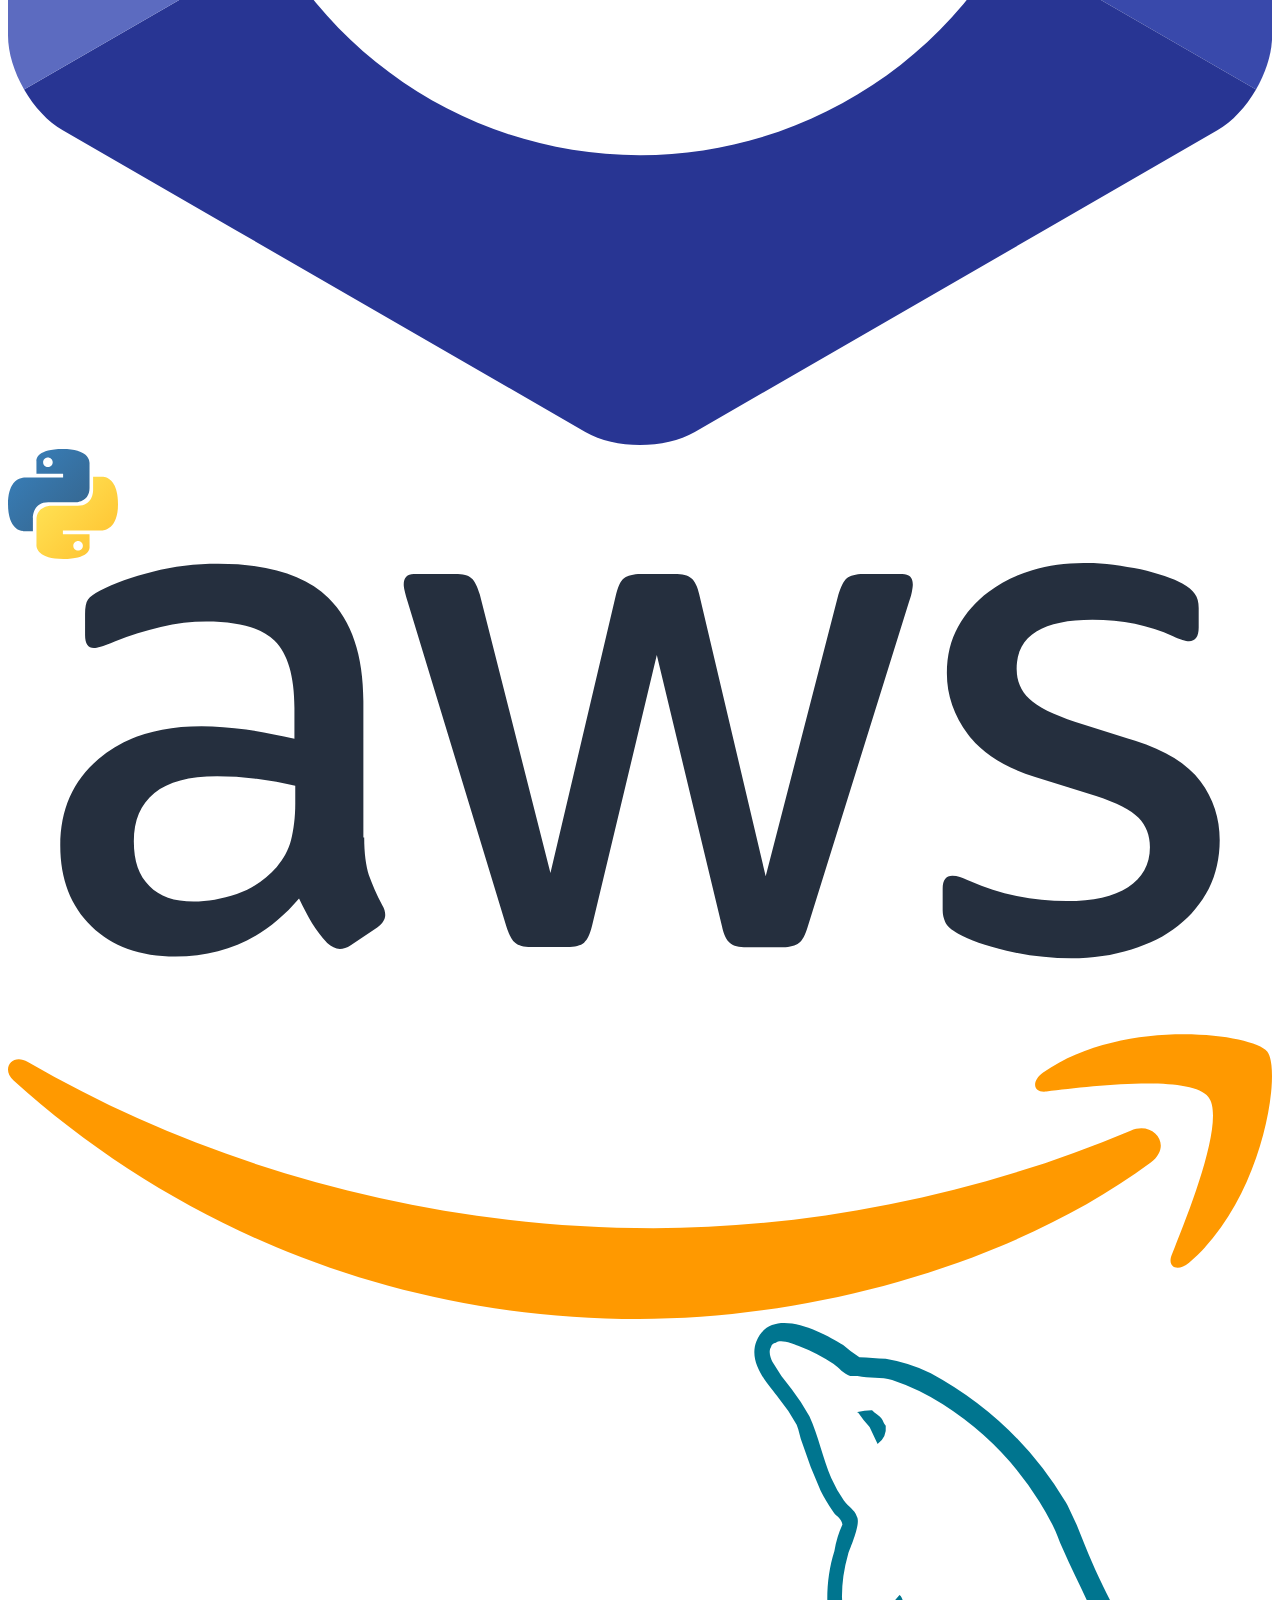
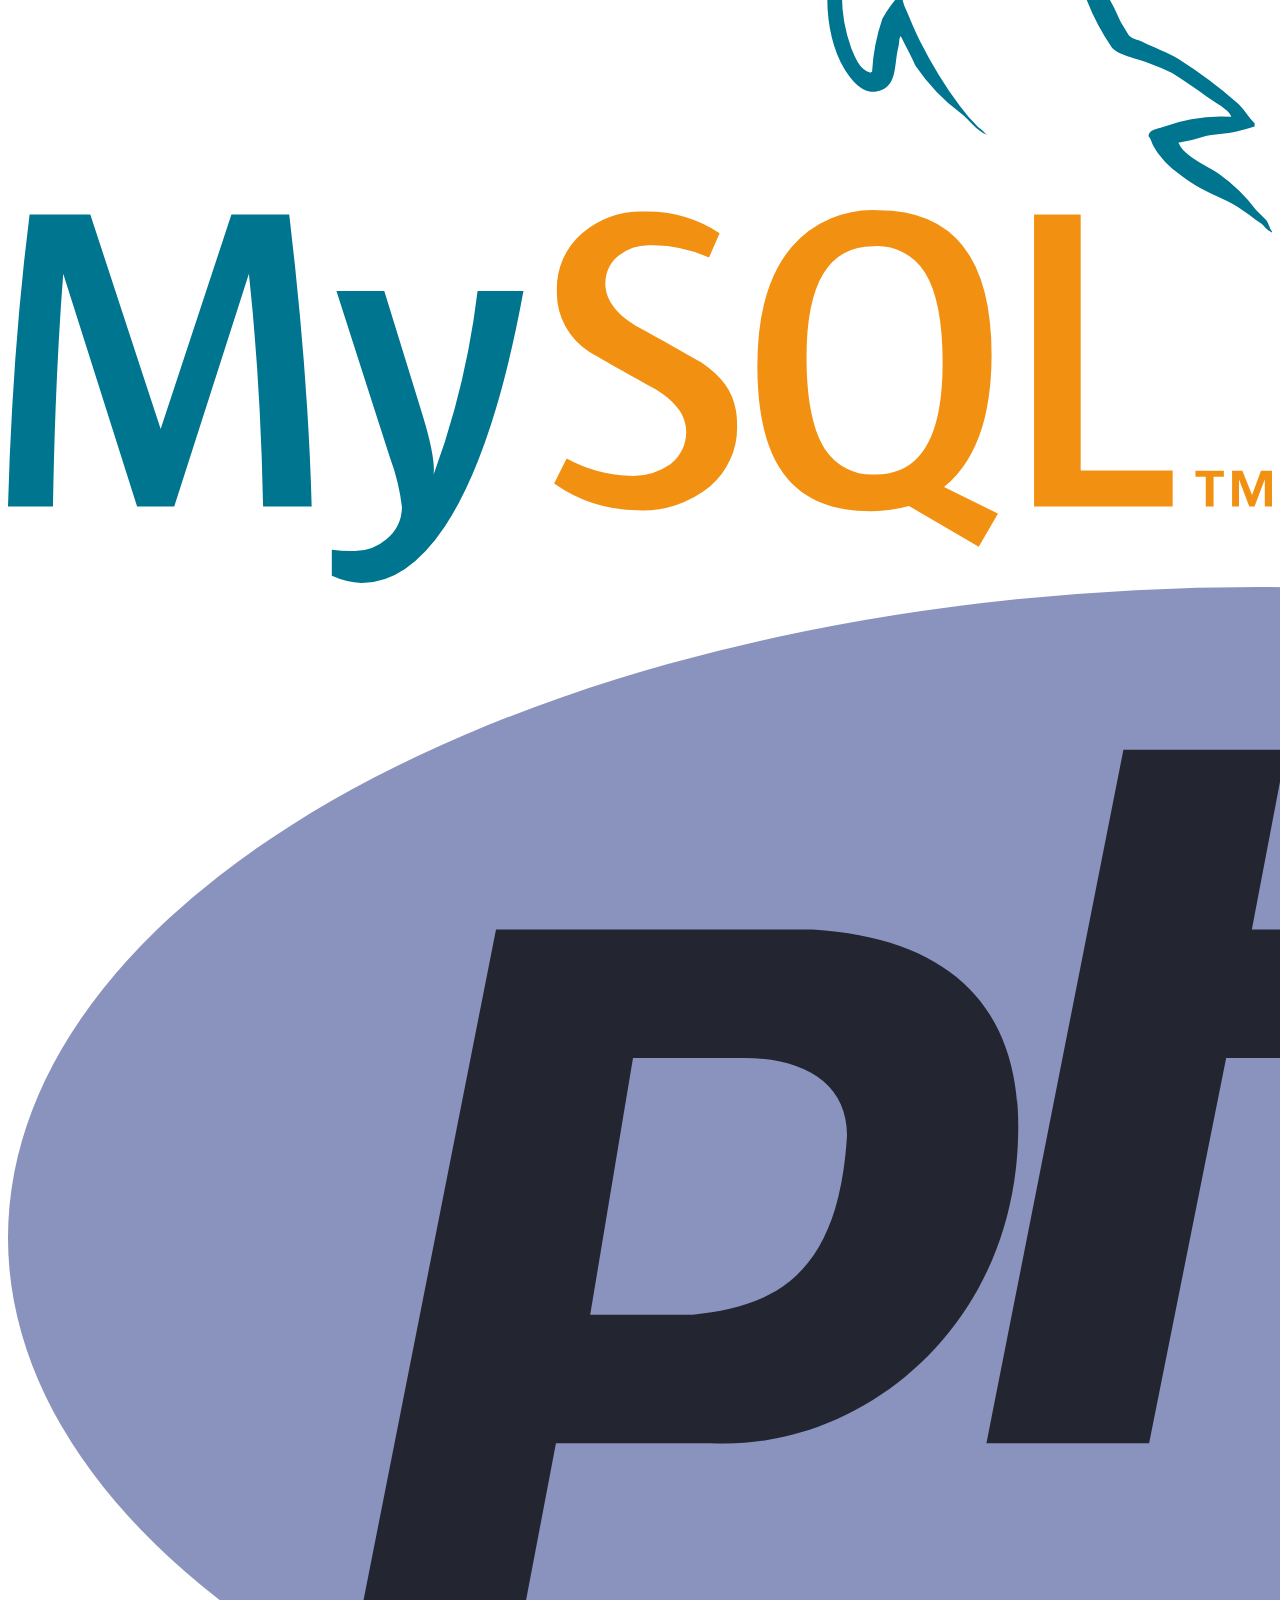
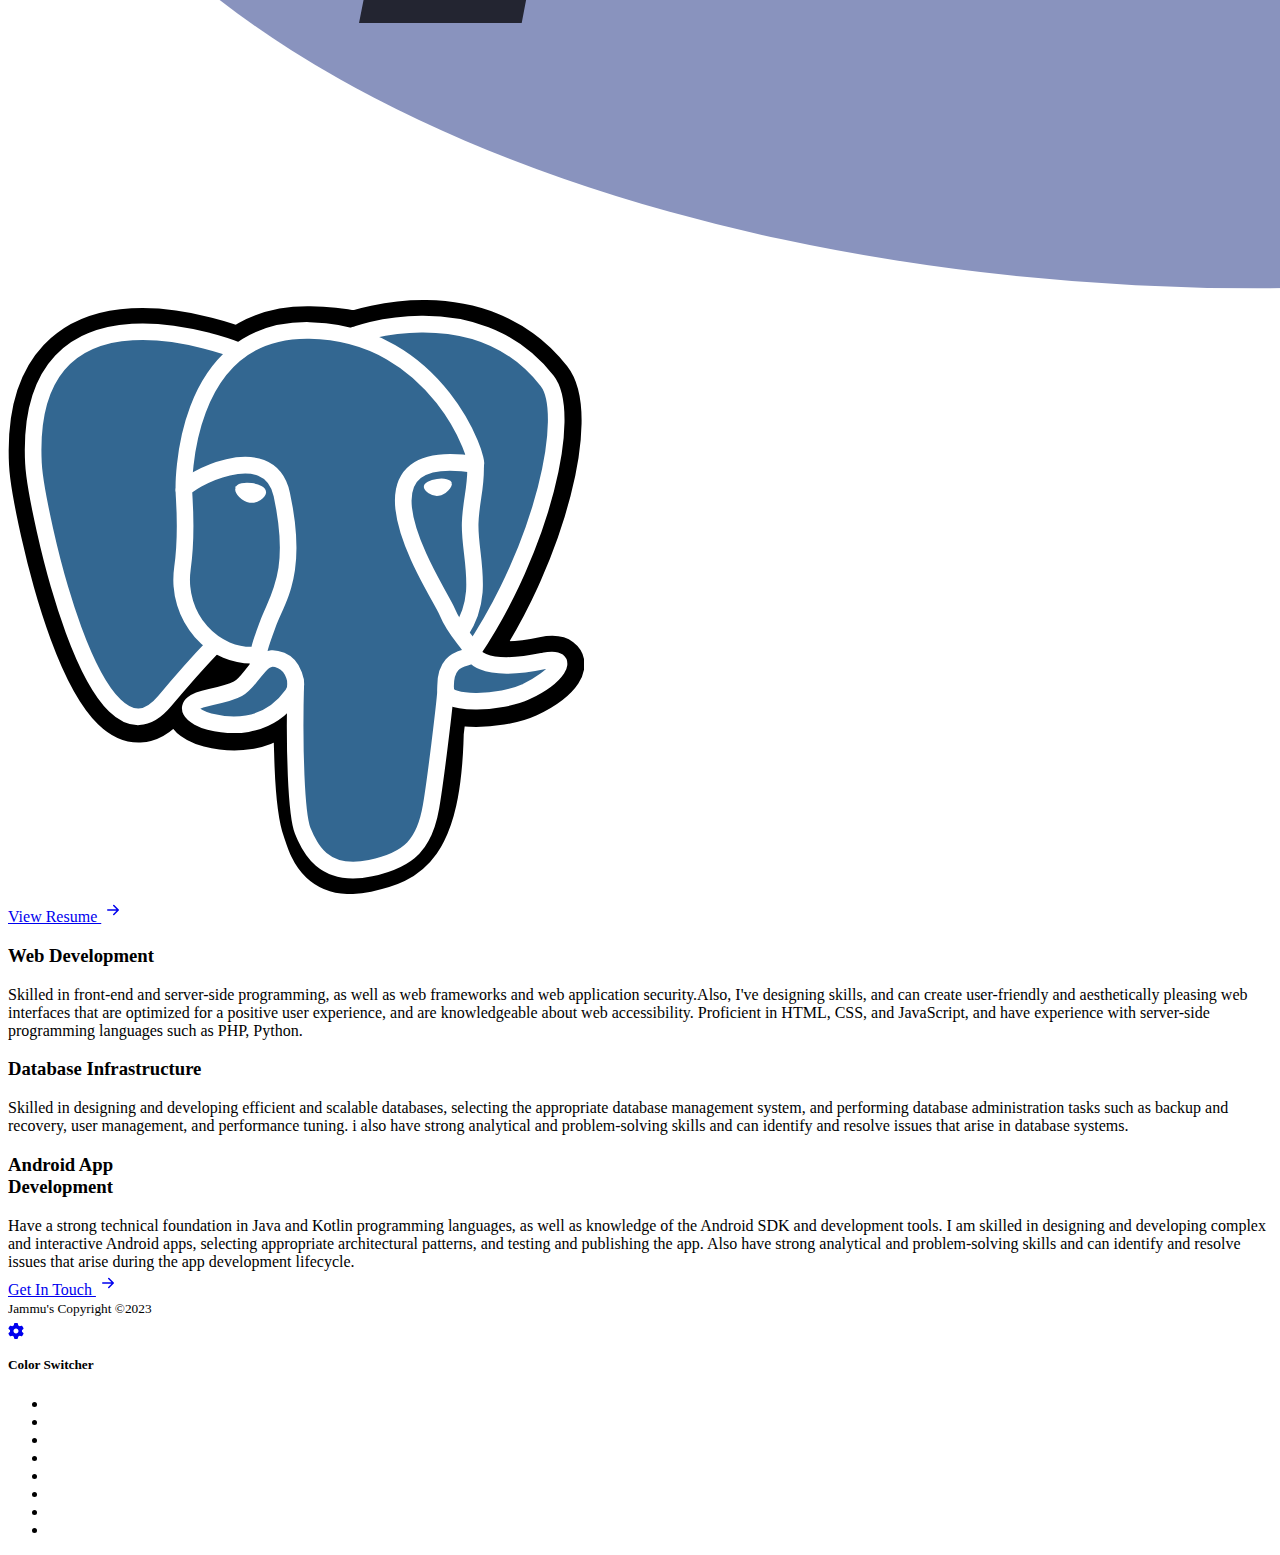
==== commit 791221ee: "Update index.html" ====
--- a/Task-2/index.html
+++ b/Task-2/index.html
@@ -1,8 +1,5 @@
 <!DOCTYPE html>
 <html lang="en"> 
-
-<!-- Mirrored from themes.3rdwavemedia.com/profolio/bs5/index.html by HTTrack Website Copier/3.x [XR&CO'2014], Sat, 13 May 2023 16:01:44 GMT -->
-<!-- Added by HTTrack --><meta http-equiv="content-type" content="text/html;charset=UTF-8" /><!-- /Added by HTTrack -->
 <head>
 	<!-- Google tag (gtag.js) -->
 	<script async src="https://www.googletagmanager.com/gtag/js?id=G-TKG138JDVR"></script>
@@ -361,8 +358,8 @@
 	<script src="assets/plugins/js-cookie.min.js"></script>
 	<script src="assets/js/mode-toggle.js"></script>   
 	
-	<!-- Style Switcher (REMOVE ON YOUR PRODUCTION SITE) -->
+	<!-- Style Switcher -->
 	<script src="assets/js/demo/style-switcher.js"></script>
 
 	
-</body>+</body>
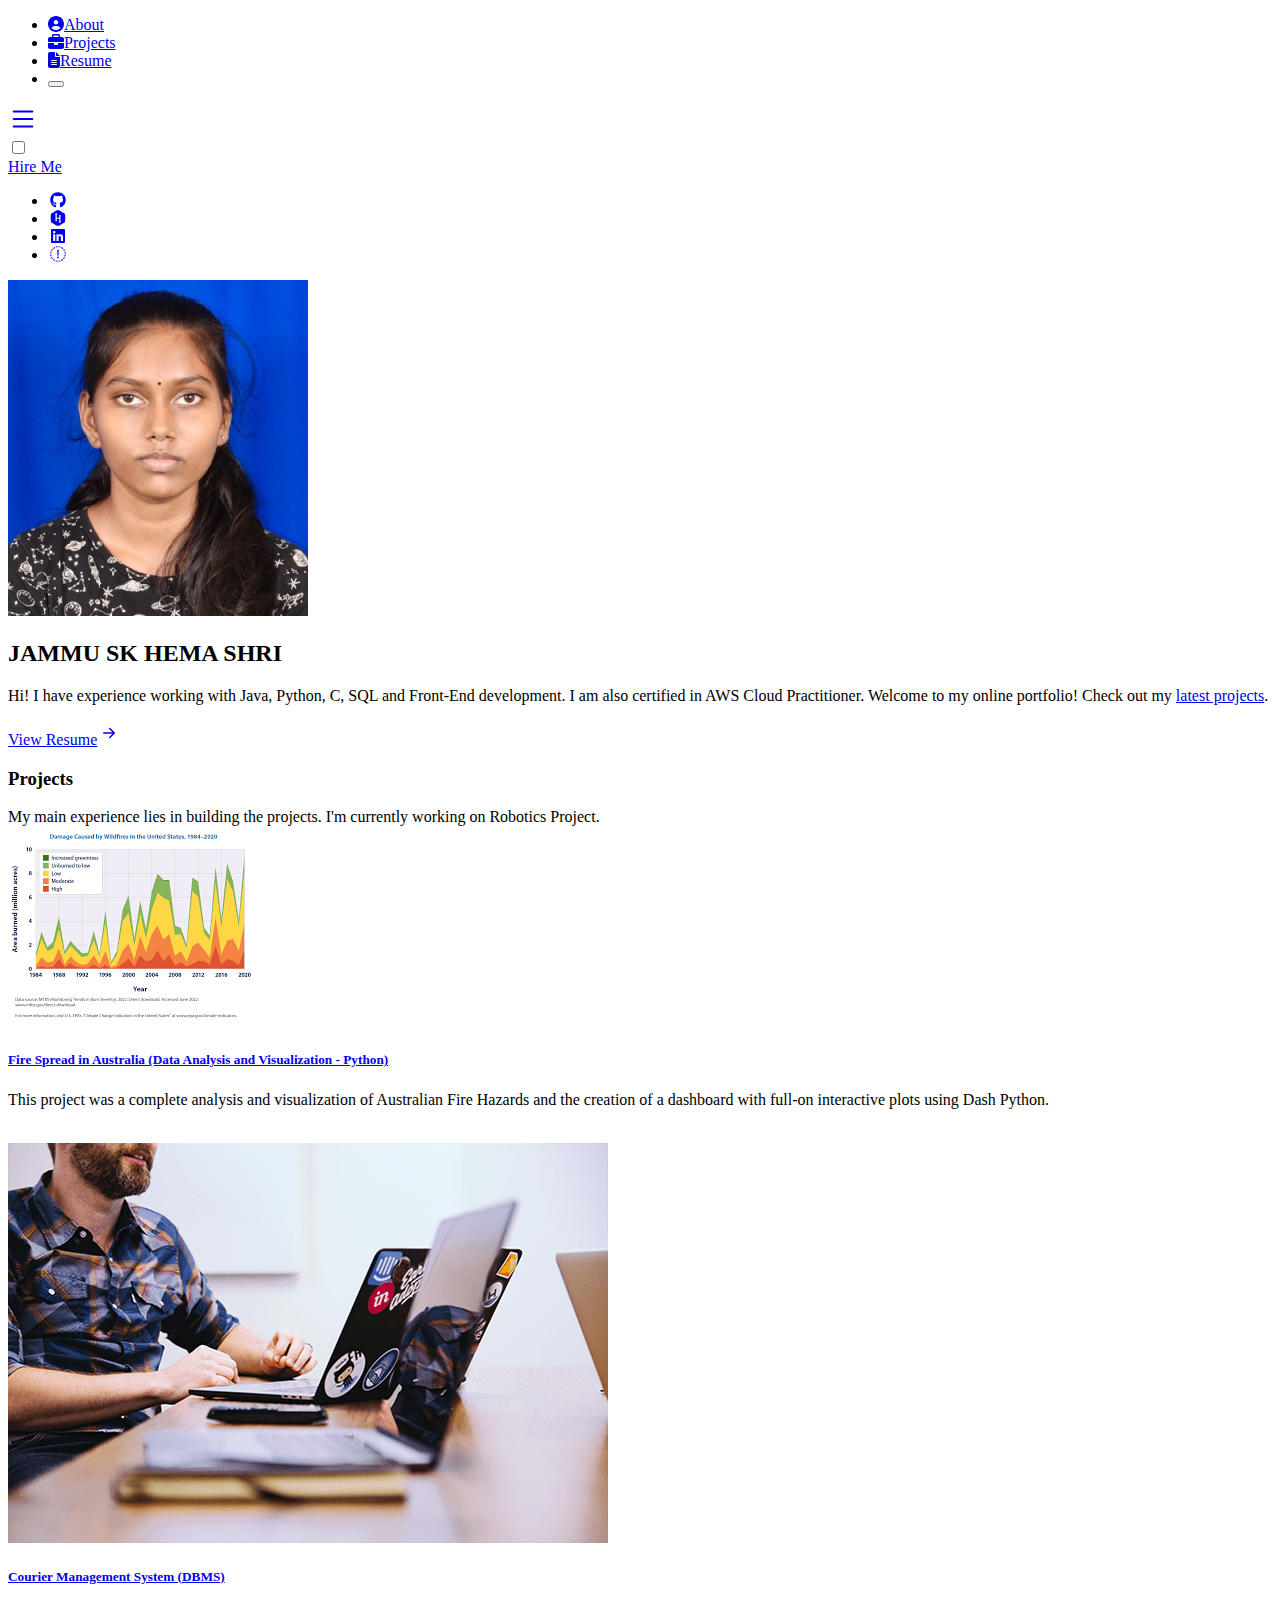
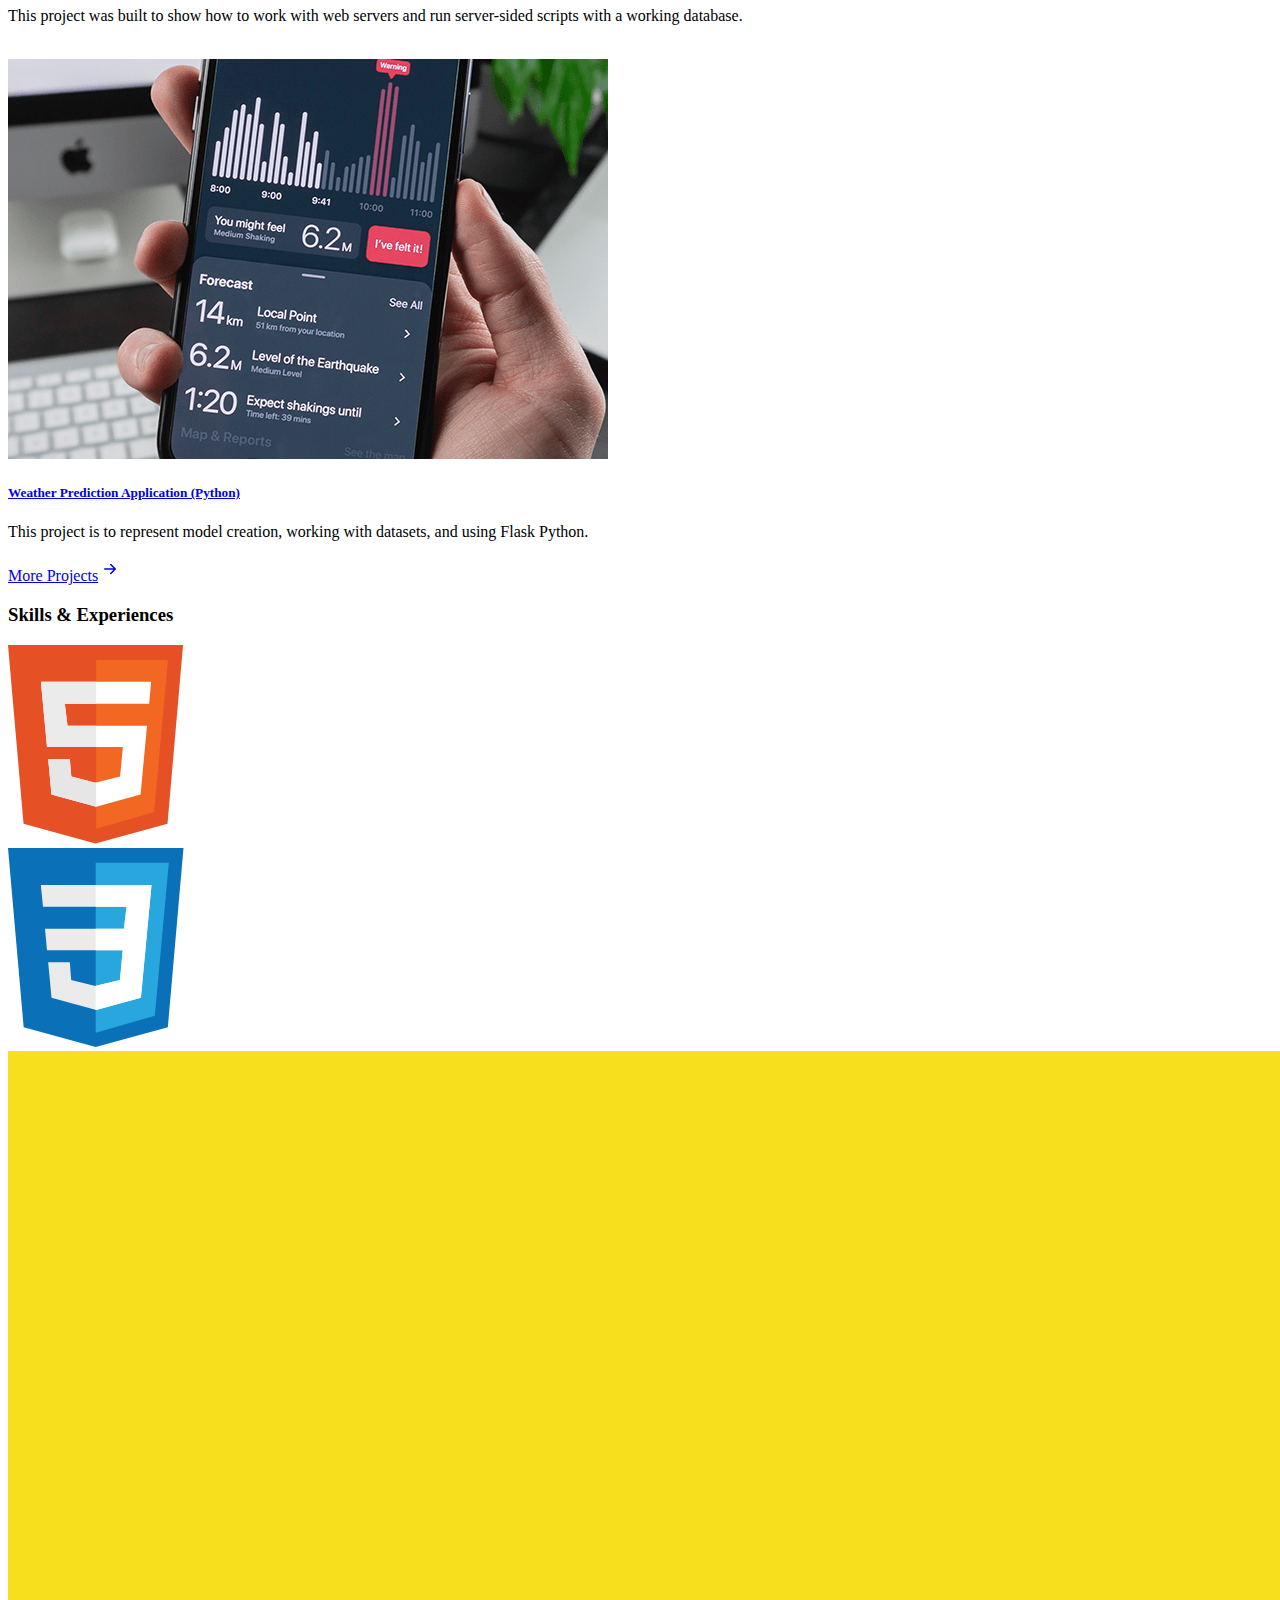
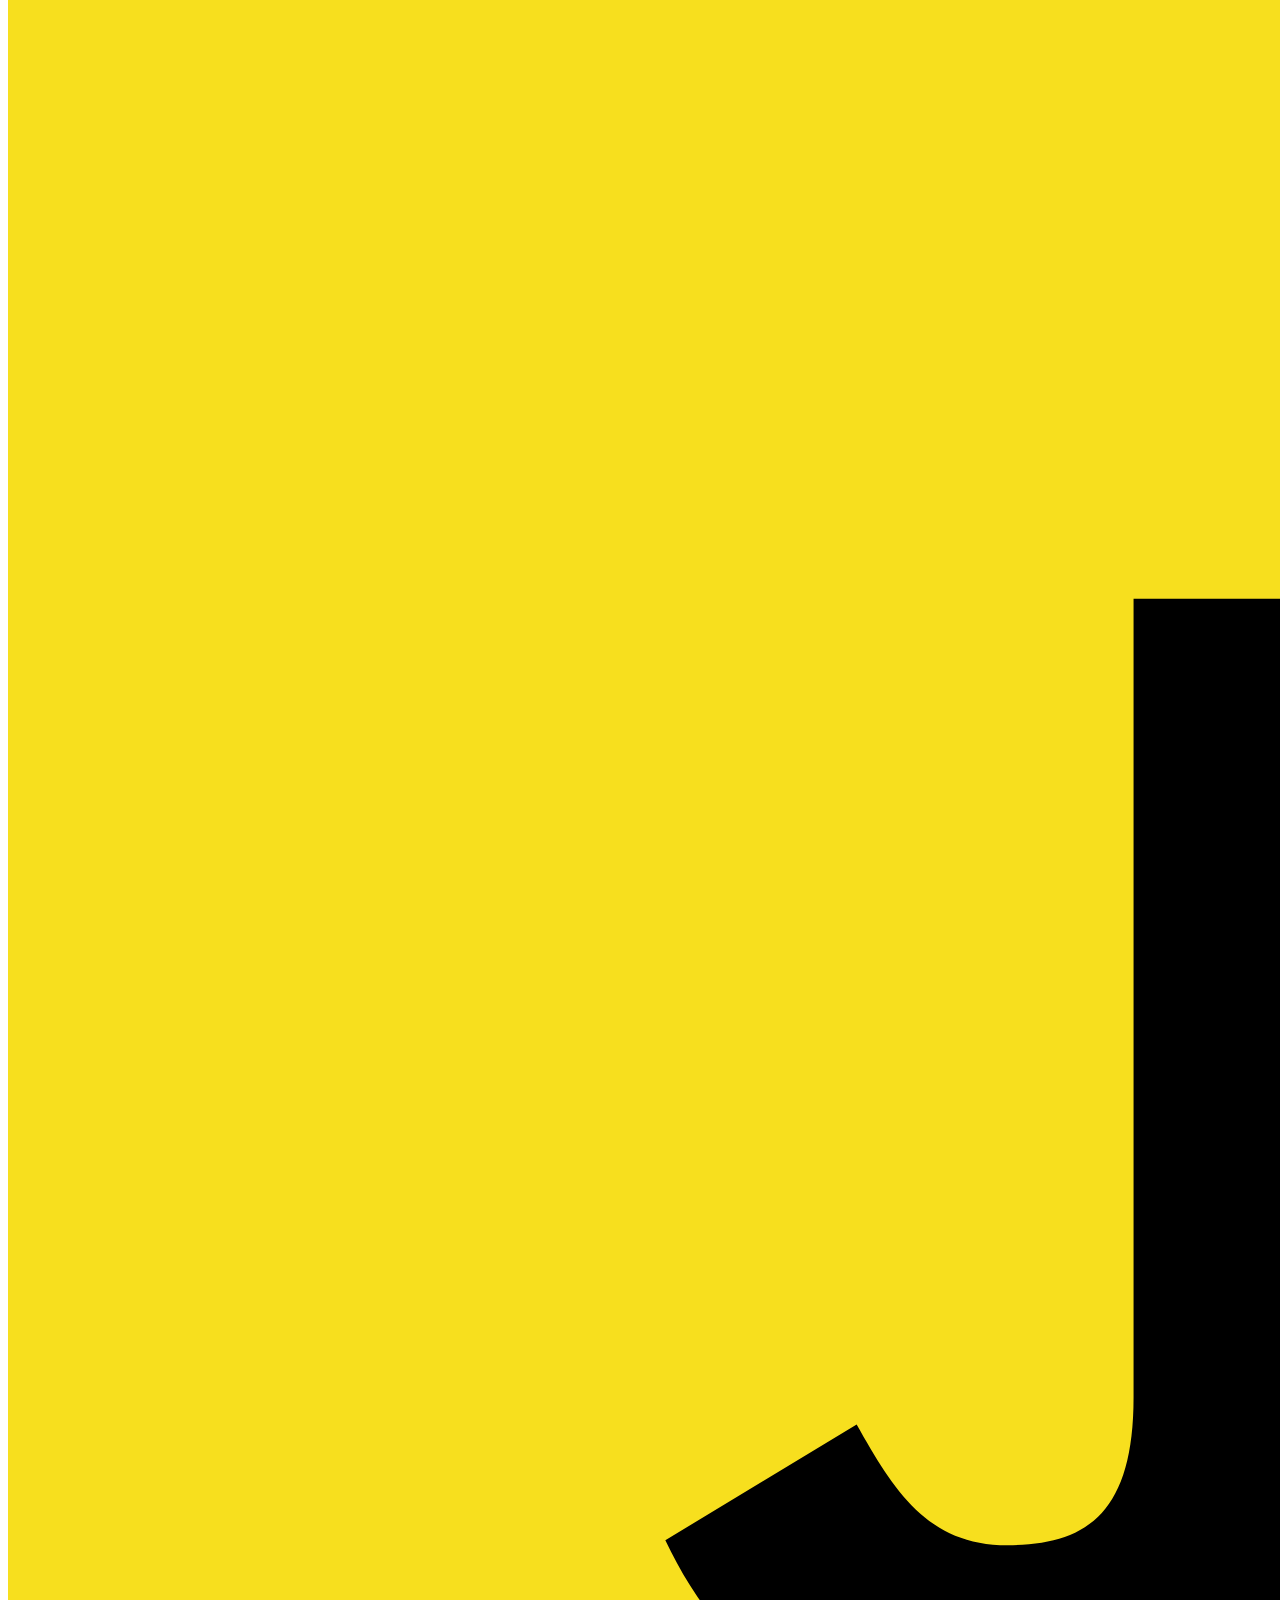
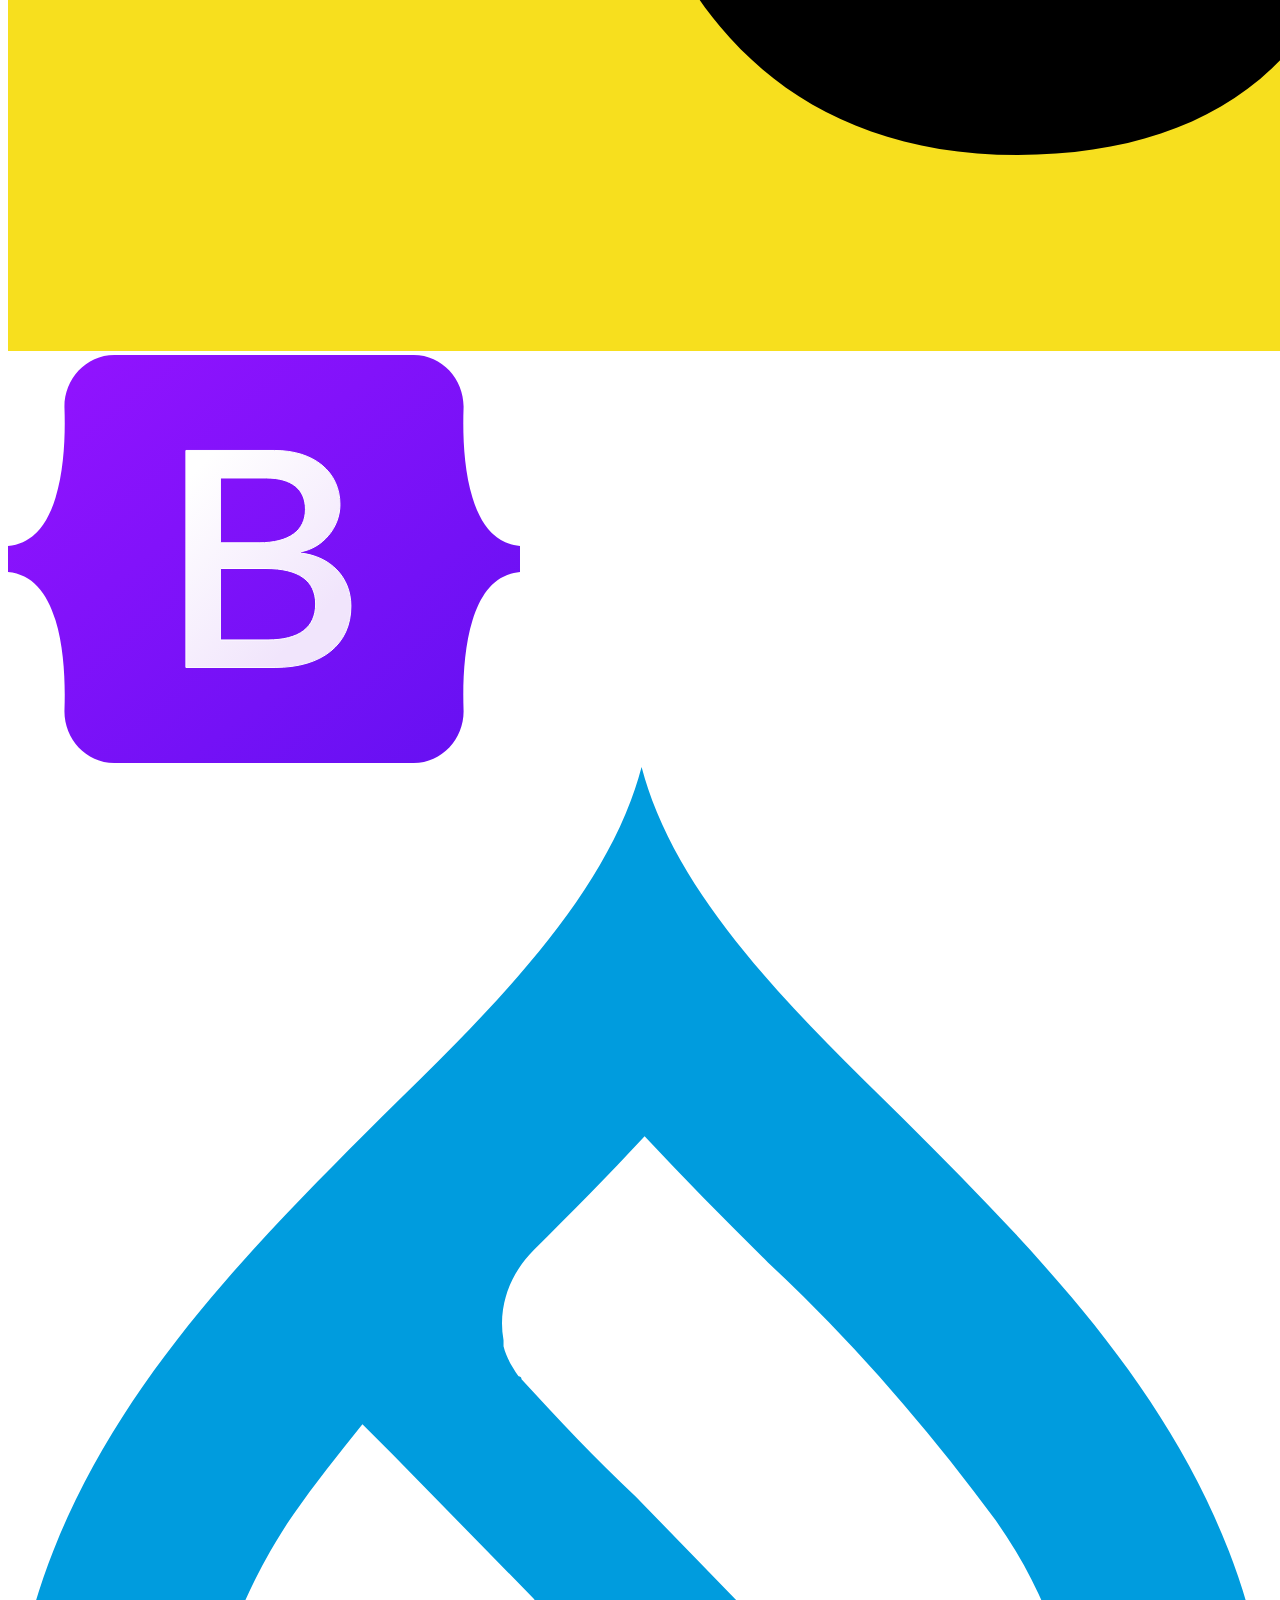
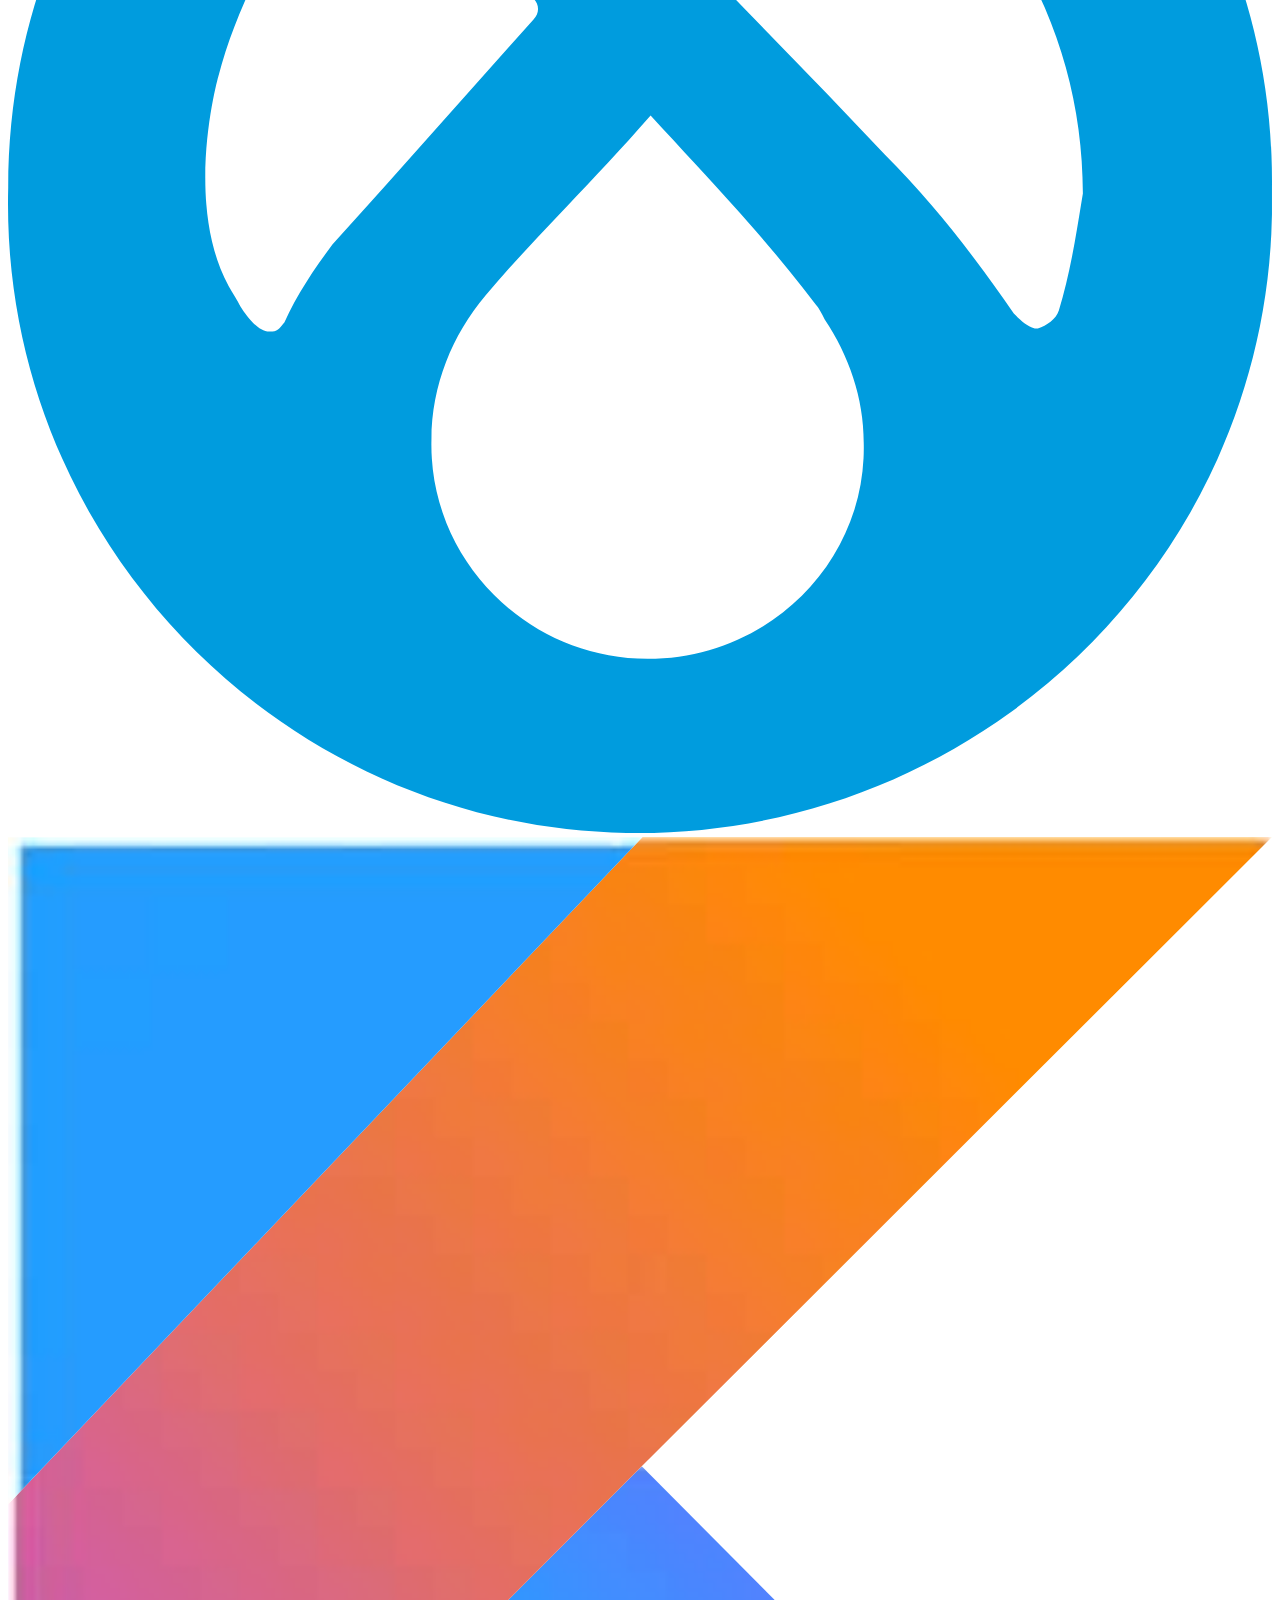
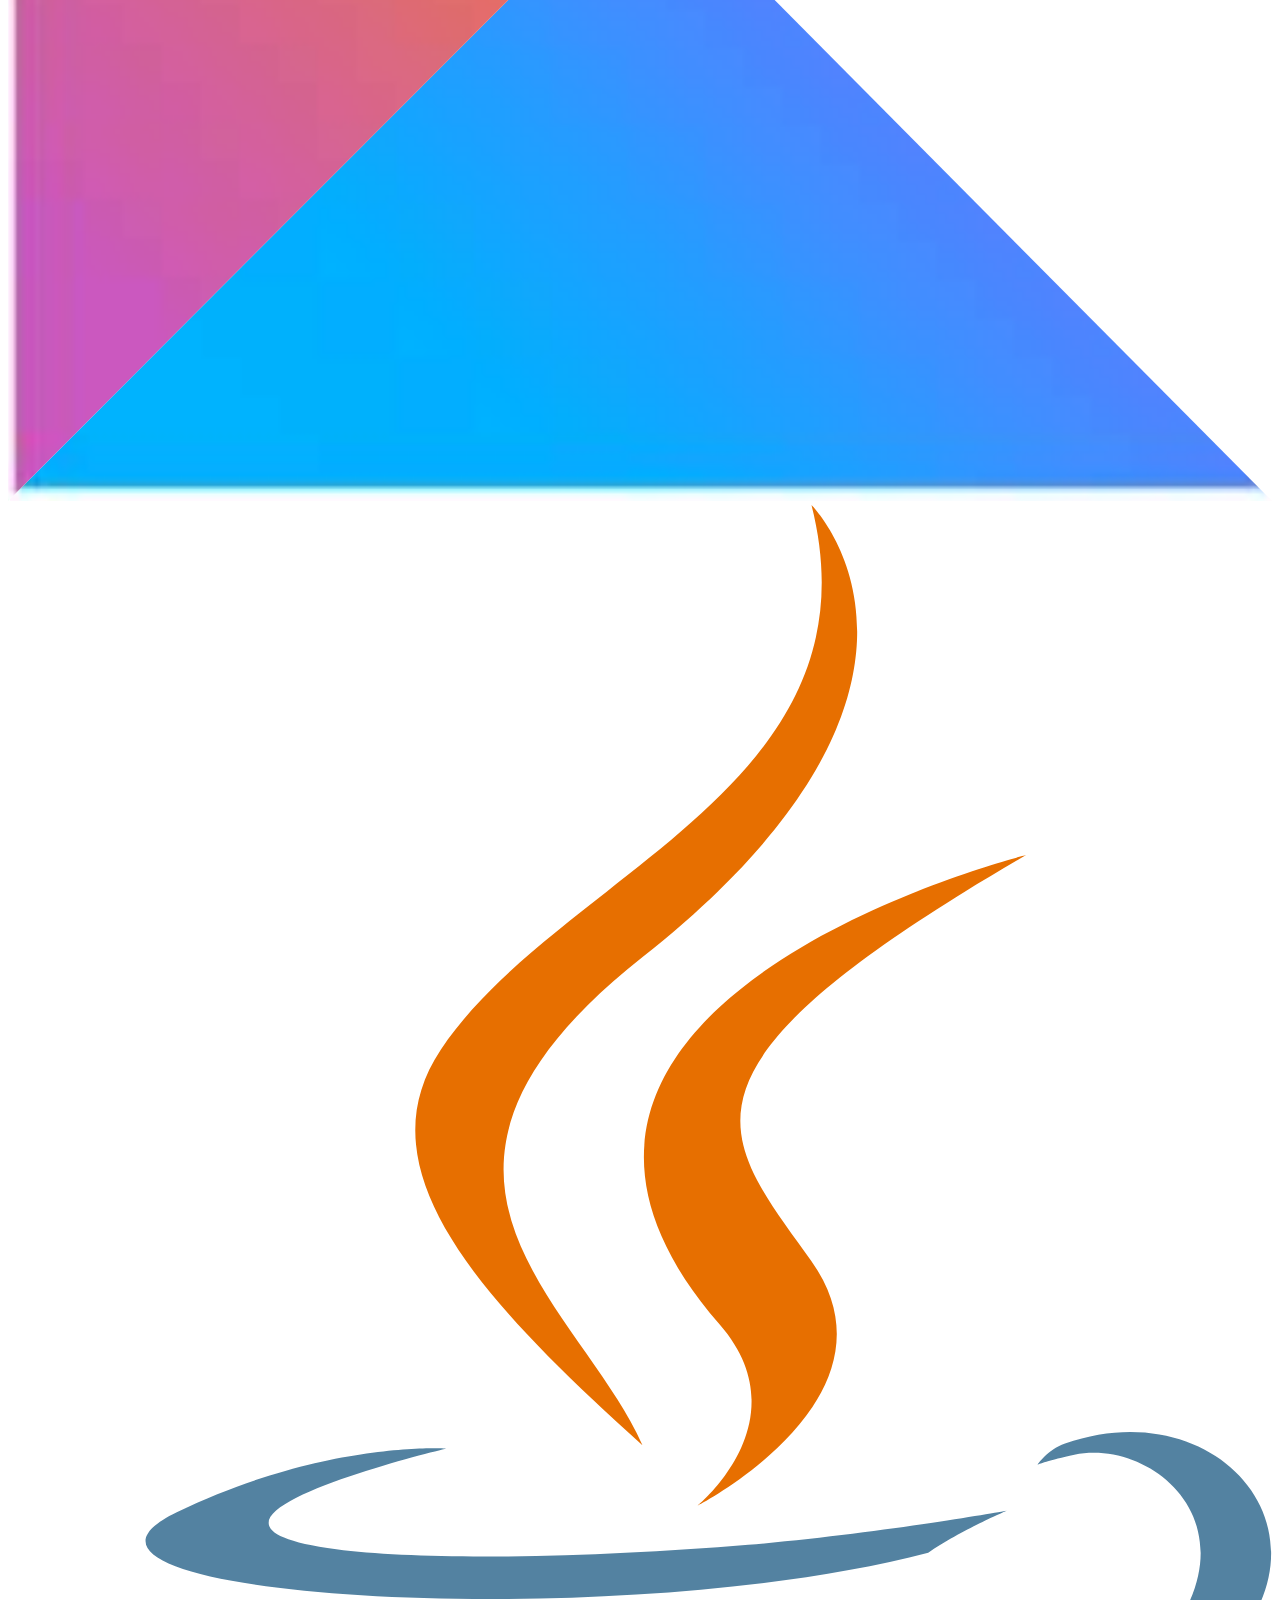
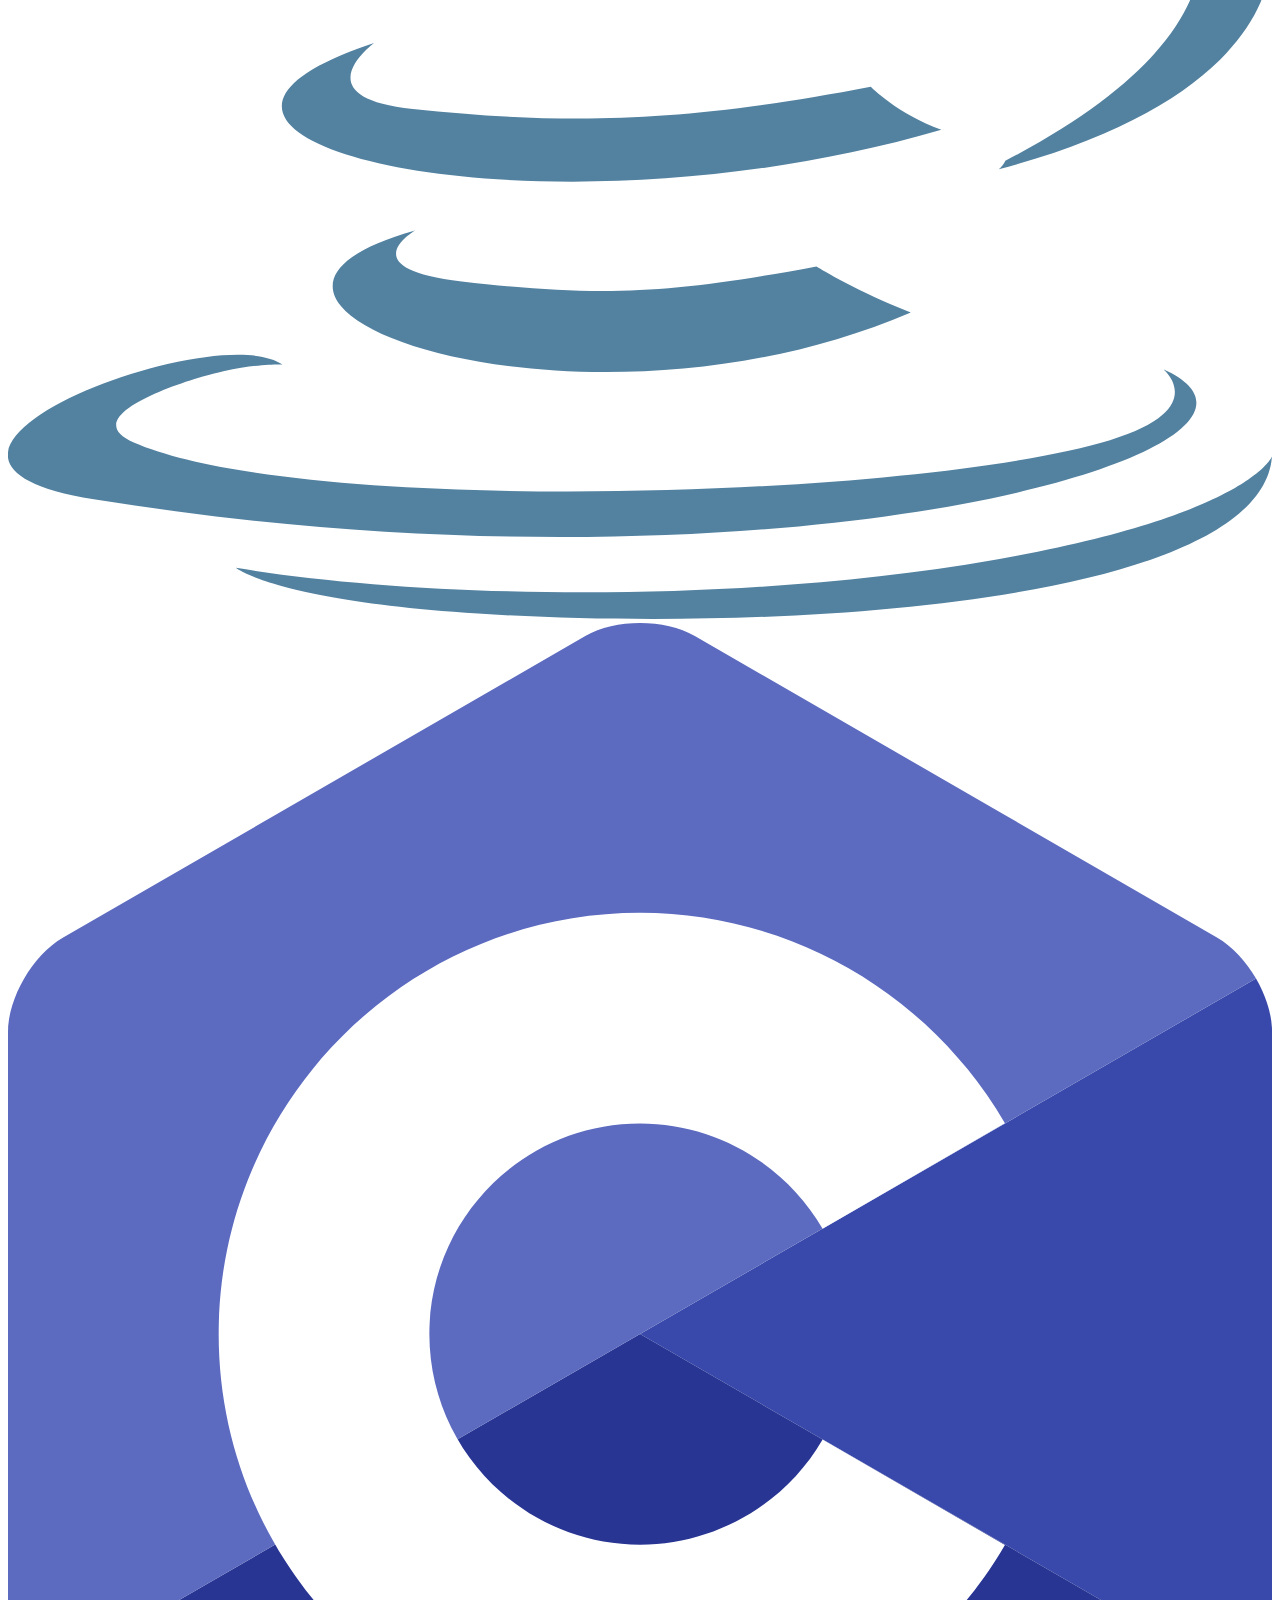
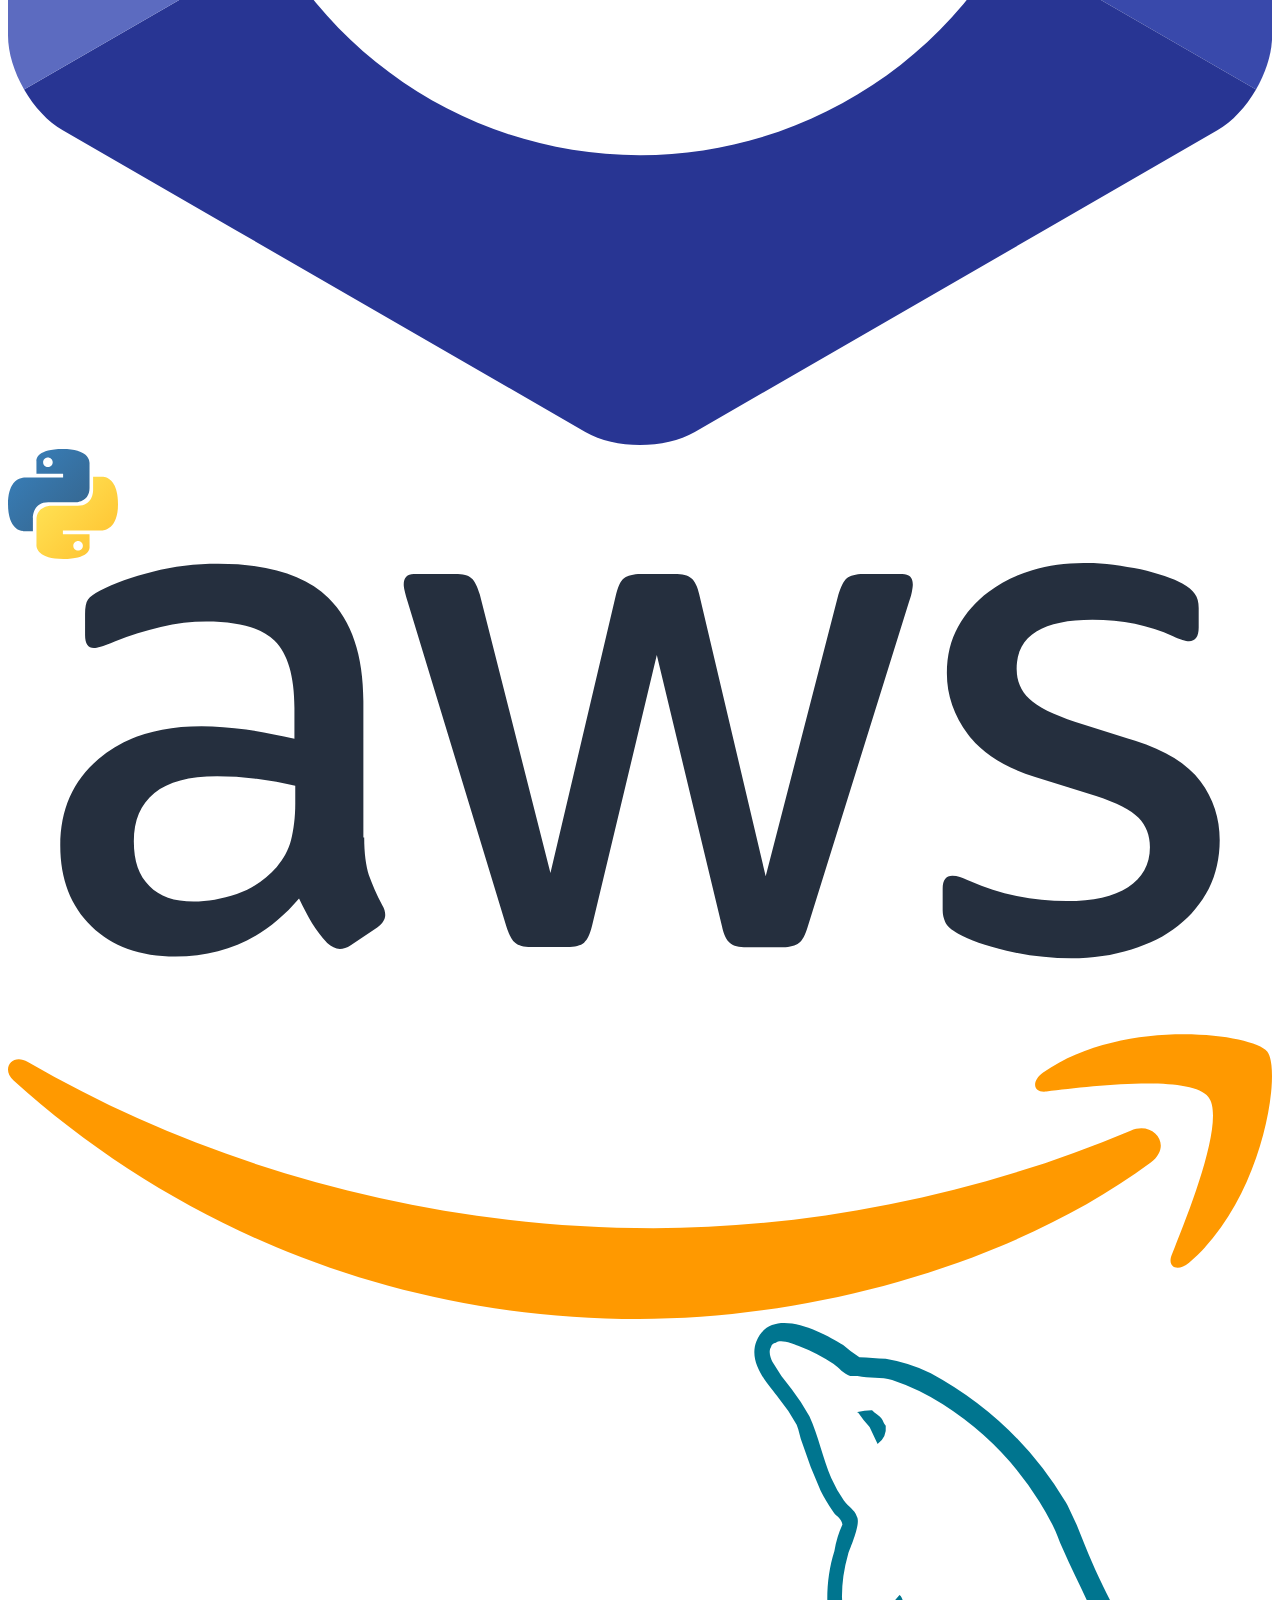
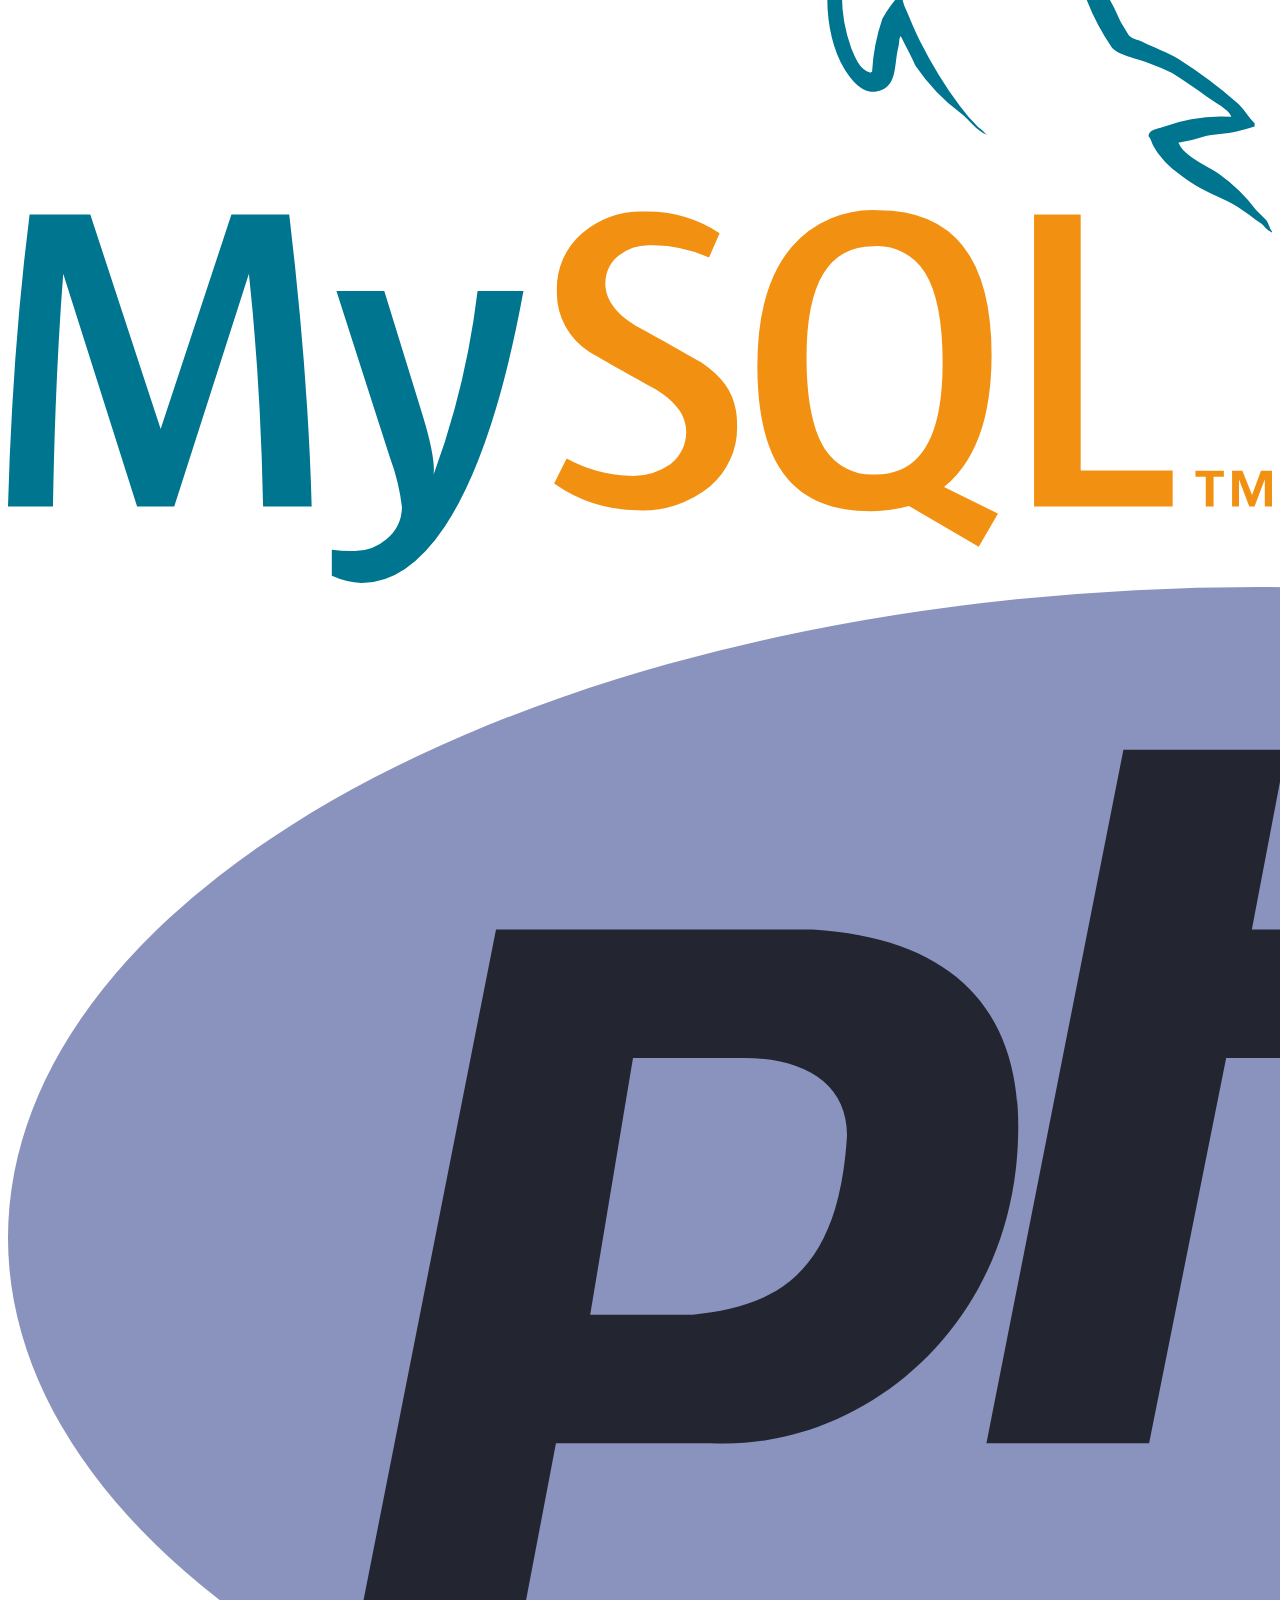
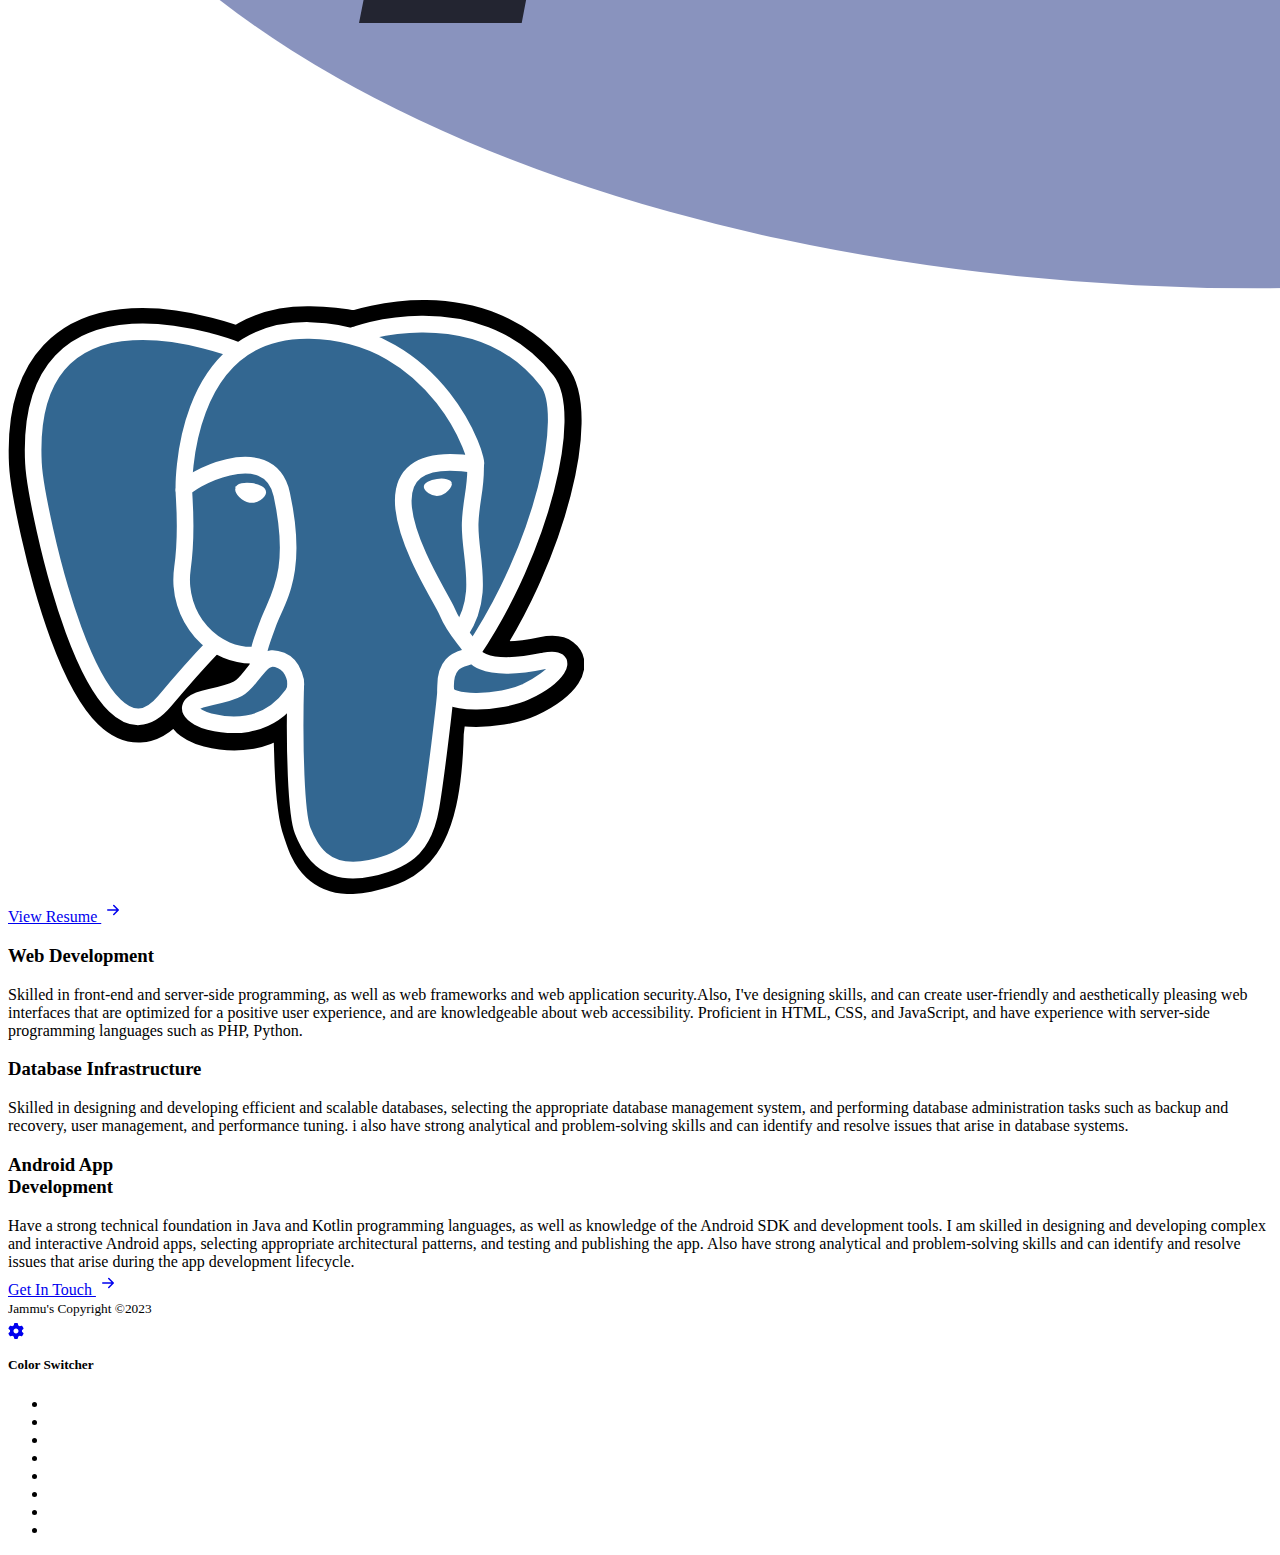
==== commit fd59457b: "Add files via upload" ====
--- a/Task-2/index.html
+++ b/Task-2/index.html
@@ -358,8 +358,8 @@
 	<script src="assets/plugins/js-cookie.min.js"></script>
 	<script src="assets/js/mode-toggle.js"></script>   
 	
-	<!-- Style Switcher -->
+	<!-- Style Switcher (REMOVE ON YOUR PRODUCTION SITE) -->
 	<script src="assets/js/demo/style-switcher.js"></script>
 
 	
-</body>
+</body>